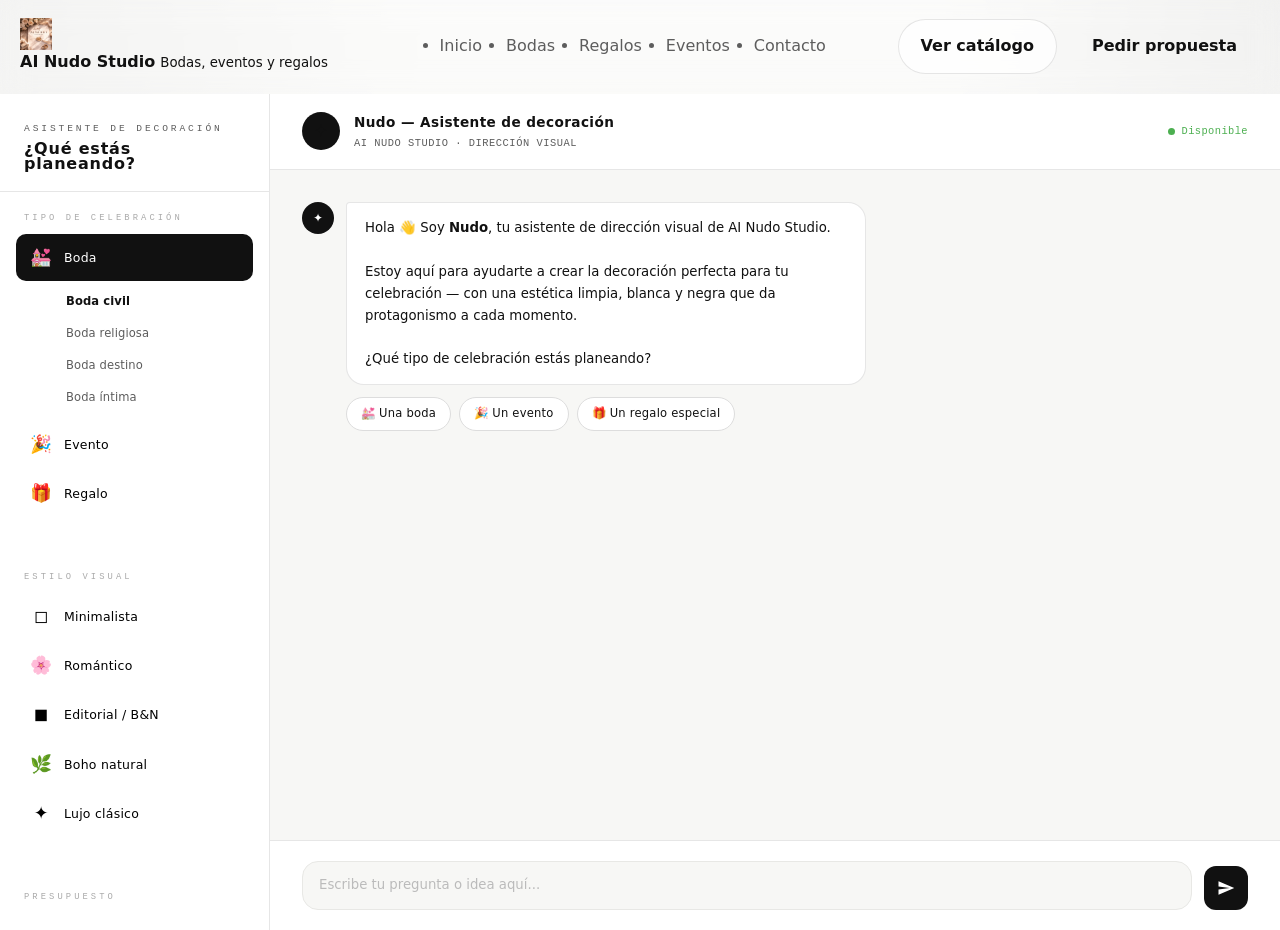
==== asistente.html @ 04996416 "Add AI decoration assistant page (asistente.html)" ====
<!DOCTYPE html>
<html lang="es">
<head>
  <meta charset="UTF-8" />
  <meta name="viewport" content="width=device-width, initial-scale=1.0" />
  <title>Asistente de Decoración · AI Nudo Studio</title>
  <link rel="stylesheet" href="css/styles.css" />
  <style>
    /* ─── LAYOUT ASISTENTE ─── */
    .asistente-wrap {
      display: flex;
      height: calc(100vh - 64px);
      overflow: hidden;
      background: var(--bg);
    }

    /* ─── SIDEBAR ─── */
    .asistente-sidebar {
      width: 270px;
      min-width: 270px;
      background: #fff;
      border-right: 1px solid var(--line);
      display: flex;
      flex-direction: column;
      overflow-y: auto;
    }

    .sidebar-brand {
      padding: 28px 24px 20px;
      border-bottom: 1px solid var(--line);
    }
    .sidebar-brand p {
      font-size: 0.6rem;
      letter-spacing: 0.3em;
      text-transform: uppercase;
      color: var(--muted);
      margin: 0 0 4px;
      font-family: 'Courier New', monospace;
    }
    .sidebar-brand h2 {
      font-size: 1rem;
      font-weight: 600;
      color: var(--text);
      margin: 0;
      letter-spacing: 0.05em;
    }

    .sidebar-section {
      padding: 20px 16px 8px;
    }
    .sidebar-section-label {
      font-size: 0.55rem;
      letter-spacing: 0.35em;
      text-transform: uppercase;
      color: #aaa;
      font-family: 'Courier New', monospace;
      padding: 0 8px;
      margin-bottom: 8px;
    }

    .sidebar-btn {
      display: flex;
      align-items: center;
      gap: 10px;
      width: 100%;
      padding: 10px 12px;
      border: none;
      background: none;
      border-radius: 10px;
      cursor: pointer;
      text-align: left;
      transition: background 0.15s;
      margin-bottom: 2px;
    }
    .sidebar-btn:hover { background: #f5f5f3; }
    .sidebar-btn.active {
      background: #111;
      color: #fff;
    }
    .sidebar-btn .sb-icon {
      font-size: 1.1rem;
      width: 26px;
      text-align: center;
    }
    .sidebar-btn .sb-text {
      font-size: 0.78rem;
      font-weight: 500;
      letter-spacing: 0.02em;
    }
    .sidebar-btn.active .sb-text { color: #fff; }

    /* Sub-opciones que aparecen dentro del sidebar */
    .sidebar-sub {
      display: none;
      flex-direction: column;
      gap: 2px;
      padding: 4px 8px 8px 40px;
    }
    .sidebar-sub.open { display: flex; }
    .sidebar-sub-btn {
      padding: 6px 10px;
      border: none;
      background: none;
      border-radius: 8px;
      text-align: left;
      font-size: 0.72rem;
      color: var(--muted);
      cursor: pointer;
      transition: background 0.12s, color 0.12s;
      letter-spacing: 0.01em;
    }
    .sidebar-sub-btn:hover { background: #f0f0ee; color: #111; }
    .sidebar-sub-btn.active { color: #111; font-weight: 600; }

    .sidebar-divider {
      height: 1px;
      background: var(--line);
      margin: 12px 16px;
    }

    .sidebar-footer {
      margin-top: auto;
      padding: 16px;
      border-top: 1px solid var(--line);
    }
    .sidebar-footer a {
      display: flex;
      align-items: center;
      gap: 8px;
      font-size: 0.7rem;
      color: var(--muted);
      text-decoration: none;
      padding: 8px 12px;
      border-radius: 8px;
      transition: background 0.15s;
    }
    .sidebar-footer a:hover { background: #f5f5f3; color: #111; }

    /* ─── ÁREA PRINCIPAL ─── */
    .asistente-main {
      flex: 1;
      display: flex;
      flex-direction: column;
      overflow: hidden;
    }

    /* Header del chat */
    .chat-topbar {
      padding: 18px 32px;
      border-bottom: 1px solid var(--line);
      background: #fff;
      display: flex;
      align-items: center;
      gap: 14px;
    }
    .chat-agent-avatar {
      width: 38px;
      height: 38px;
      border-radius: 50%;
      background: #111;
      display: flex;
      align-items: center;
      justify-content: center;
      font-size: 1rem;
      flex-shrink: 0;
    }
    .chat-agent-info h3 {
      font-size: 0.85rem;
      font-weight: 600;
      margin: 0 0 2px;
      letter-spacing: 0.03em;
    }
    .chat-agent-info p {
      font-size: 0.65rem;
      color: var(--muted);
      margin: 0;
      letter-spacing: 0.05em;
      text-transform: uppercase;
      font-family: 'Courier New', monospace;
    }
    .chat-status {
      margin-left: auto;
      display: flex;
      align-items: center;
      gap: 6px;
      font-size: 0.65rem;
      color: #4caf50;
      font-family: 'Courier New', monospace;
      letter-spacing: 0.04em;
    }
    .chat-status-dot {
      width: 7px;
      height: 7px;
      border-radius: 50%;
      background: #4caf50;
      animation: pulse-dot 2s infinite;
    }
    @keyframes pulse-dot {
      0%, 100% { opacity: 1; }
      50% { opacity: 0.4; }
    }

    /* Mensajes */
    .chat-messages {
      flex: 1;
      overflow-y: auto;
      padding: 32px;
      display: flex;
      flex-direction: column;
      gap: 24px;
      scroll-behavior: smooth;
    }

    .msg {
      display: flex;
      gap: 12px;
      max-width: 680px;
    }
    .msg.user {
      align-self: flex-end;
      flex-direction: row-reverse;
    }

    .msg-avatar {
      width: 32px;
      height: 32px;
      border-radius: 50%;
      background: #111;
      display: flex;
      align-items: center;
      justify-content: center;
      font-size: 0.75rem;
      flex-shrink: 0;
      color: #fff;
    }
    .msg.user .msg-avatar {
      background: #e8e8e5;
      color: #111;
    }

    .msg-bubble {
      padding: 14px 18px;
      border-radius: 18px;
      font-size: 0.83rem;
      line-height: 1.65;
      max-width: 520px;
    }
    .msg.agent .msg-bubble {
      background: #fff;
      border: 1px solid var(--line);
      border-top-left-radius: 4px;
      color: #111;
    }
    .msg.user .msg-bubble {
      background: #111;
      color: #fff;
      border-top-right-radius: 4px;
    }

    /* Opciones rápidas dentro del chat */
    .msg-options {
      display: flex;
      flex-wrap: wrap;
      gap: 8px;
      margin-top: 12px;
    }
    .msg-opt-btn {
      padding: 7px 14px;
      border: 1.5px solid #ddd;
      background: #fff;
      border-radius: 100px;
      font-size: 0.72rem;
      cursor: pointer;
      transition: all 0.15s;
      letter-spacing: 0.02em;
      color: #111;
    }
    .msg-opt-btn:hover {
      border-color: #111;
      background: #111;
      color: #fff;
    }

    /* Tarjetas de inspiración */
    .inspo-grid {
      display: grid;
      grid-template-columns: repeat(3, 1fr);
      gap: 10px;
      margin-top: 14px;
    }
    .inspo-card {
      border-radius: 12px;
      overflow: hidden;
      border: 1px solid var(--line);
      cursor: pointer;
      transition: transform 0.15s, box-shadow 0.15s;
    }
    .inspo-card:hover {
      transform: translateY(-2px);
      box-shadow: 0 8px 20px rgba(0,0,0,0.1);
    }
    .inspo-card img {
      width: 100%;
      height: 90px;
      object-fit: cover;
      display: block;
    }
    .inspo-card-label {
      padding: 7px 10px;
      font-size: 0.65rem;
      font-weight: 600;
      letter-spacing: 0.05em;
      text-transform: uppercase;
      font-family: 'Courier New', monospace;
      color: #111;
      background: #fff;
    }

    /* Typing indicator */
    .typing-indicator {
      display: flex;
      gap: 12px;
      max-width: 680px;
    }
    .typing-dots {
      padding: 14px 20px;
      background: #fff;
      border: 1px solid var(--line);
      border-radius: 18px;
      border-top-left-radius: 4px;
      display: flex;
      gap: 5px;
      align-items: center;
    }
    .typing-dot {
      width: 7px;
      height: 7px;
      background: #bbb;
      border-radius: 50%;
      animation: typing 1.2s infinite;
    }
    .typing-dot:nth-child(2) { animation-delay: 0.2s; }
    .typing-dot:nth-child(3) { animation-delay: 0.4s; }
    @keyframes typing {
      0%, 60%, 100% { transform: translateY(0); opacity: 0.4; }
      30% { transform: translateY(-5px); opacity: 1; }
    }

    /* Input área */
    .chat-input-area {
      padding: 20px 32px;
      border-top: 1px solid var(--line);
      background: #fff;
      display: flex;
      gap: 12px;
      align-items: flex-end;
    }
    .chat-input-wrap {
      flex: 1;
      background: #f7f7f5;
      border: 1.5px solid #e8e8e5;
      border-radius: 16px;
      display: flex;
      align-items: center;
      padding: 4px 16px;
      transition: border-color 0.2s;
    }
    .chat-input-wrap:focus-within {
      border-color: #111;
    }
    .chat-input {
      flex: 1;
      border: none;
      background: none;
      padding: 10px 0;
      font-size: 0.83rem;
      color: #111;
      outline: none;
      resize: none;
      font-family: inherit;
      line-height: 1.4;
      max-height: 120px;
    }
    .chat-input::placeholder { color: #bbb; }
    .chat-send-btn {
      width: 44px;
      height: 44px;
      border-radius: 12px;
      background: #111;
      border: none;
      cursor: pointer;
      display: flex;
      align-items: center;
      justify-content: center;
      transition: background 0.15s, transform 0.1s;
      flex-shrink: 0;
    }
    .chat-send-btn:hover { background: #333; }
    .chat-send-btn:active { transform: scale(0.95); }
    .chat-send-btn svg { width: 18px; height: 18px; fill: #fff; }

    /* ─── RESPONSIVE ─── */
    @media (max-width: 768px) {
      .asistente-sidebar { display: none; }
      .chat-messages { padding: 20px; }
      .chat-input-area { padding: 14px 20px; }
      .inspo-grid { grid-template-columns: repeat(2, 1fr); }
    }
  </style>
</head>
<body>

  <!-- TOPBAR -->
  <header>
    <div class="topbar">
      <nav class="nav container">
        <a class="nav-logo" href="index.html">
          <img src="img/ai-nudo-logo.png" alt="AI Nudo Studio" width="32" height="32" />
          <span class="nav-logo-text">
            <strong>AI Nudo Studio</strong>
            <small>Bodas, eventos y regalos</small>
          </span>
        </a>
        <ul class="nav-links">
          <li><a href="index.html">Inicio</a></li>
          <li><a href="bodas.html">Bodas</a></li>
          <li><a href="regalos.html">Regalos</a></li>
          <li><a href="eventos.html">Eventos</a></li>
          <li><a href="contacto.html">Contacto</a></li>
        </ul>
        <div class="nav-actions">
          <a class="btn btn-ghost" href="regalos.html">Ver catálogo</a>
          <a class="btn btn-dark" href="contacto.html">Pedir propuesta</a>
        </div>
      </nav>
    </div>
  </header>

  <div class="asistente-wrap">

    <!-- ═══ SIDEBAR ═══ -->
    <aside class="asistente-sidebar">

      <div class="sidebar-brand">
        <p>Asistente de decoración</p>
        <h2>¿Qué estás planeando?</h2>
      </div>

      <div class="sidebar-section">
        <div class="sidebar-section-label">Tipo de celebración</div>

        <button class="sidebar-btn active" data-cat="boda" onclick="selectCategory(this, 'boda')">
          <span class="sb-icon">💒</span>
          <span class="sb-text">Boda</span>
        </button>
        <div class="sidebar-sub open" id="sub-boda">
          <button class="sidebar-sub-btn active" onclick="selectSubcat(this, 'boda-civil')">Boda civil</button>
          <button class="sidebar-sub-btn" onclick="selectSubcat(this, 'boda-religiosa')">Boda religiosa</button>
          <button class="sidebar-sub-btn" onclick="selectSubcat(this, 'boda-destino')">Boda destino</button>
          <button class="sidebar-sub-btn" onclick="selectSubcat(this, 'boda-intima')">Boda íntima</button>
        </div>

        <button class="sidebar-btn" data-cat="evento" onclick="selectCategory(this, 'evento')">
          <span class="sb-icon">🎉</span>
          <span class="sb-text">Evento</span>
        </button>
        <div class="sidebar-sub" id="sub-evento">
          <button class="sidebar-sub-btn" onclick="selectSubcat(this, 'cumpleanos')">Cumpleaños</button>
          <button class="sidebar-sub-btn" onclick="selectSubcat(this, 'corporativo')">Corporativo</button>
          <button class="sidebar-sub-btn" onclick="selectSubcat(this, 'aniversario')">Aniversario</button>
          <button class="sidebar-sub-btn" onclick="selectSubcat(this, 'bautizo')">Bautizo / Comunión</button>
        </div>

        <button class="sidebar-btn" data-cat="regalo" onclick="selectCategory(this, 'regalo')">
          <span class="sb-icon">🎁</span>
          <span class="sb-text">Regalo</span>
        </button>
        <div class="sidebar-sub" id="sub-regalo">
          <button class="sidebar-sub-btn" onclick="selectSubcat(this, 'regalo-flores')">Ramo de flores</button>
          <button class="sidebar-sub-btn" onclick="selectSubcat(this, 'regalo-caja')">Caja regalo</button>
          <button class="sidebar-sub-btn" onclick="selectSubcat(this, 'regalo-personal')">Personalizado</button>
        </div>
      </div>

      <div class="sidebar-divider"></div>

      <div class="sidebar-section">
        <div class="sidebar-section-label">Estilo visual</div>
        <button class="sidebar-btn" onclick="sendStyle('Minimalista')">
          <span class="sb-icon">◻</span>
          <span class="sb-text">Minimalista</span>
        </button>
        <button class="sidebar-btn" onclick="sendStyle('Romántico')">
          <span class="sb-icon">🌸</span>
          <span class="sb-text">Romántico</span>
        </button>
        <button class="sidebar-btn" onclick="sendStyle('Editorial')">
          <span class="sb-icon">◼</span>
          <span class="sb-text">Editorial / B&amp;N</span>
        </button>
        <button class="sidebar-btn" onclick="sendStyle('Boho')">
          <span class="sb-icon">🌿</span>
          <span class="sb-text">Boho natural</span>
        </button>
        <button class="sidebar-btn" onclick="sendStyle('Lujo clásico')">
          <span class="sb-icon">✦</span>
          <span class="sb-text">Lujo clásico</span>
        </button>
      </div>

      <div class="sidebar-divider"></div>

      <div class="sidebar-section">
        <div class="sidebar-section-label">Presupuesto</div>
        <button class="sidebar-btn" onclick="sendBudget('hasta 500€')">
          <span class="sb-icon">·</span>
          <span class="sb-text">Hasta 500 €</span>
        </button>
        <button class="sidebar-btn" onclick="sendBudget('500–1500€')">
          <span class="sb-icon">··</span>
          <span class="sb-text">500 – 1.500 €</span>
        </button>
        <button class="sidebar-btn" onclick="sendBudget('más de 1500€')">
          <span class="sb-icon">···</span>
          <span class="sb-text">Más de 1.500 €</span>
        </button>
      </div>

      <div class="sidebar-footer">
        <a href="contacto.html">
          <svg width="16" height="16" viewBox="0 0 24 24" fill="none" stroke="currentColor" stroke-width="2"><path d="M21 15a2 2 0 0 1-2 2H7l-4 4V5a2 2 0 0 1 2-2h14a2 2 0 0 1 2 2z"/></svg>
          Hablar con el equipo
        </a>
        <a href="index.html">
          <svg width="16" height="16" viewBox="0 0 24 24" fill="none" stroke="currentColor" stroke-width="2"><path d="M19 12H5M12 5l-7 7 7 7"/></svg>
          Volver a la web
        </a>
      </div>

    </aside>

    <!-- ═══ CHAT ═══ -->
    <main class="asistente-main">

      <div class="chat-topbar">
        <div class="chat-agent-avatar">✦</div>
        <div class="chat-agent-info">
          <h3>Nudo — Asistente de decoración</h3>
          <p>AI Nudo Studio · Dirección visual</p>
        </div>
        <div class="chat-status">
          <div class="chat-status-dot"></div>
          Disponible
        </div>
      </div>

      <div class="chat-messages" id="chatMessages">
        <!-- Mensaje inicial del agente -->
        <div class="msg agent" id="msg-welcome">
          <div class="msg-avatar">✦</div>
          <div>
            <div class="msg-bubble">
              Hola 👋 Soy <strong>Nudo</strong>, tu asistente de dirección visual de AI Nudo Studio.<br><br>
              Estoy aquí para ayudarte a crear la decoración perfecta para tu celebración — con una estética limpia, blanca y negra que da protagonismo a cada momento.<br><br>
              ¿Qué tipo de celebración estás planeando?
            </div>
            <div class="msg-options">
              <button class="msg-opt-btn" onclick="quickReply('Estoy planeando una boda')">💒 Una boda</button>
              <button class="msg-opt-btn" onclick="quickReply('Quiero organizar un evento')">🎉 Un evento</button>
              <button class="msg-opt-btn" onclick="quickReply('Busco ideas para un regalo')">🎁 Un regalo especial</button>
            </div>
          </div>
        </div>
      </div>

      <div class="chat-input-area">
        <div class="chat-input-wrap">
          <textarea
            class="chat-input"
            id="chatInput"
            placeholder="Escribe tu pregunta o idea aquí..."
            rows="1"
            onkeydown="handleKey(event)"
            oninput="autoResize(this)"
          ></textarea>
        </div>
        <button class="chat-send-btn" onclick="sendMessage()" aria-label="Enviar">
          <svg viewBox="0 0 24 24"><path d="M2 21l21-9L2 3v7l15 2-15 2z"/></svg>
        </button>
      </div>

    </main>
  </div>

  <script src="js/script.js"></script>
  <script>
  // ═══════════════════════════════════════════════════════
  //  LÓGICA DEL AGENTE DE MENTORÍA
  // ═══════════════════════════════════════════════════════

  let conversationState = {
    category: 'boda',
    subcat: 'boda-civil',
    style: null,
    budget: null,
    step: 'welcome'
  };

  // ── Respuestas inteligentes del agente ──
  const agentResponses = {

    boda: {
      intro: `¡Una boda! Me encanta. 💒<br><br>
        En AI Nudo Studio especializamos cada boda desde una estética blanco y negro que convierte cualquier espacio en algo que parece sacado de una revista editorial.<br><br>
        ¿Qué tipo de boda tienes en mente?`,
      opts: ['Íntima y minimalista', 'Grande y romántica', 'Destino / al aire libre', 'Sin definir todavía']
    },

    'boda-civil': `Las bodas civiles son perfectas para trabajar con espacios neutros y arquitectura limpia. Podemos crear una decoración que haga hablar al espacio sin recargarlo — flores en blanco, estructuras minimalistas y una dirección de luz muy cuidada.<br><br>¿Ya tienes el espacio elegido?`,
    'boda-religiosa': `Para bodas religiosas trabajamos mucho con arcos florales en blanco y verde, alfombras y pasillos que crean una entrada memorable. El contraste con el espacio de la iglesia da resultados muy impactantes.<br><br>¿La boda es en interior o exterior?`,
    'boda-destino': `Las bodas destino son nuestras favoritas — la luz natural y el entorno hacen la mitad del trabajo. Nos centramos en detalles que viajan bien y se montan rápido sin perder calidad visual.<br><br>¿Tienes ya el destino en mente?`,
    'boda-intima': `Las bodas íntimas permiten cuidar cada detalle al máximo. Con menos mesas, se puede invertir más en calidad de cada elemento — flores de temporada, vajilla seleccionada, luz de velas. El resultado es muy fotografiable.<br><br>¿Cuántos invitados aproximadamente?`,

    evento: {
      intro: `¡Perfecto para un evento! 🎉<br><br>
        Trabajamos eventos de todo tipo con la misma filosofía: cada elemento debe tener un porqué visual. Nada sobra, nada falta.<br><br>
        ¿Qué tipo de evento estás organizando?`,
      opts: ['Cumpleaños / fiesta privada', 'Evento corporativo', 'Aniversario', 'Bautizo o comunión']
    },

    cumpleanos: `Los cumpleaños privados son una oportunidad de crear algo muy personal y sorprendente. Podemos diseñar desde una mesa de dulces temática hasta una ambientación completa del espacio.<br><br>¿Cuántas personas vendrán aproximadamente?`,
    corporativo: `Para eventos corporativos cuidamos mucho la coherencia de marca — que la decoración hable el mismo idioma visual que la empresa. Mesas limpias, señalética elegante, flores en blanco o con el color corporativo.<br><br>¿Tienes guía de marca o colores definidos?`,
    aniversario: `Los aniversarios merecen algo especial. Podemos crear una experiencia íntima o una celebración más grande, siempre con una estética cuidada que haga el momento aún más memorable.<br><br>¿Es una sorpresa o lo planificáis juntos?`,
    bautizo: `Bautizos y comuniones son celebraciones muy especiales. Trabajamos paletas en blanco, crema y dorado suave que funcionan muy bien en estos eventos.<br><br>¿Lo celebráis en casa o en un local?`,

    regalo: {
      intro: `¡Qué bonita iniciativa! 🎁<br><br>
        Nuestros regalos combinan dirección visual y cariño en cada detalle. Desde ramos de flores hasta cajas personalizadas con productos seleccionados.<br><br>
        ¿Para qué tipo de regalo buscas ideas?`,
      opts: ['Ramo de flores', 'Caja regalo personalizada', 'Algo completamente diferente']
    },

    'regalo-flores': `Los ramos de flores son uno de nuestros fuertes. Trabajamos con flores de temporada, siempre con una estética limpia — mucho blanco, verde oscuro y estructura que hace que el ramo parezca un objeto de diseño.<br><br>¿Tienes alguna flor favorita o nos das libertad creativa?`,
    'regalo-caja': `Las cajas regalo son perfectas para momentos especiales. Diseñamos el contenido y la presentación como si fuera una caja de lujo: papel tissue, cinta de seda, tarjeta escrita a mano y productos seleccionados.<br><br>¿Para qué ocasión es?`,
    'regalo-personal': `Me gusta la originalidad 👌 Cuéntame más — ¿para quién es el regalo y qué le gusta? Con esa información puedo ayudarte a crear algo completamente único.`,

    styles: {
      'Minimalista': `El estilo minimalista es nuestra esencia ◻<br><br>
        Menos es más: pocas flores pero muy bien elegidas, espacios que respiran, mesas con espacio blanco. El resultado es elegante sin esfuerzo aparente.<br><br>
        Para este estilo solemos recomendar: flores blancas de una sola variedad, ramas secas, velas y cristalería simple.`,
      'Romántico': `El romanticismo bien ejecutado es precioso 🌸<br><br>
        Trabajamos con flores en tonos crema, blanco roto y muy suavemente rosados. Siempre con estructura — nunca caótico. Cada detalle tiene su lugar.<br><br>
        ¿Quieres que sea más jardín inglés o más provenzal?`,
      'Editorial': `El estilo editorial es nuestro favorito ◼<br><br>
        Blanco y negro puro, referencias de revista, composiciones geométricas. Funciona genial para bodas que quieren algo que nadie ha visto antes.<br><br>
        Las fotos quedan increíbles con este estilo — el contraste hace todo el trabajo.`,
      'Boho': `El boho natural bien hecho es muy hermoso 🌿<br><br>
        Pampa, eucalipto, flores silvestres, materiales naturales. Siempre lo interpretamos con nuestra visión: nada recargado, todo con intención.<br><br>
        ¿El evento es en interior o exterior? El exterior potencia mucho este estilo.`,
      'Lujo clásico': `El lujo clásico requiere atención a cada detalle ✦<br><br>
        Flores en blanco y verde oscuro, cristalería de alta gama, manteles de lino prensado, menaje de plata o dorado mate. El resultado tiene que verse "de revista" desde cualquier ángulo.<br><br>
        ¿Tienes ya el espacio elegido? La arquitectura importa mucho en este estilo.`
    },

    budgets: {
      'hasta 500€': `Con un presupuesto de hasta 500€ podemos crear algo muy bonito enfocándonos en los elementos clave: flores de temporada, una pieza central protagonista y los detalles justos.<br><br>Te recomendaría centrarte en: un arreglo floral de impacto para la mesa principal + velas + papelería personalizada.`,
      '500–1500€': `Con 500–1500€ se puede hacer una decoración completa y muy elegante. Podemos trabajar la ambientación de toda la sala manteniendo la coherencia visual en cada rincón.<br><br>Te propondría: arreglos florales completos + señalética + ambientación de entrada + mesa de dulces o bienvenida.`,
      'más de 1500€': `Con más de 1500€ trabajamos sin restricciones creativas ✦<br><br>Podemos diseñar una experiencia completa: desde la bienvenida hasta la mesa de postres, con flores premium, atrezzo, iluminación y dirección de arte el día del evento.<br><br>¿Quieres que te prepare una propuesta detallada?`
    },

    fallback: [
      `Interesante 👌 Cuéntame más — ¿tienes alguna referencia visual o imagen que te inspire?`,
      `Me apunto esa idea. ¿Tienes ya fecha aproximada para el evento?`,
      `Perfecto. ¿Hay algún detalle que sea especialmente importante para ti? A veces un elemento clave define toda la estética.`,
      `Entendido. ¿Habéis visitado ya el espacio donde será? La arquitectura nos influye mucho a la hora de diseñar.`,
      `Muy buena pregunta. En AI Nudo Studio partimos siempre de una referencia visual — ¿tenéis tablero de Pinterest o algo que os haya gustado?`
    ]
  };

  let fallbackIndex = 0;

  // ── Funciones del sidebar ──
  function selectCategory(btn, cat) {
    document.querySelectorAll('.sidebar-btn[data-cat]').forEach(b => b.classList.remove('active'));
    document.querySelectorAll('.sidebar-sub').forEach(s => s.classList.remove('open'));
    btn.classList.add('active');
    document.getElementById('sub-' + cat).classList.add('open');
    conversationState.category = cat;

    const resp = agentResponses[cat];
    if (resp && resp.intro) {
      quickReply(cat === 'boda' ? 'Estoy planeando una boda' :
                 cat === 'evento' ? 'Quiero organizar un evento' :
                 'Busco ideas para un regalo', false);
    }
  }

  function selectSubcat(btn, subcat) {
    document.querySelectorAll('.sidebar-sub-btn').forEach(b => b.classList.remove('active'));
    btn.classList.add('active');
    conversationState.subcat = subcat;
    const resp = agentResponses[subcat];
    if (resp) addAgentMessage(resp);
  }

  function sendStyle(style) {
    conversationState.style = style;
    addUserMessage(`Estilo: ${style}`);
    const resp = agentResponses.styles[style];
    if (resp) setTimeout(() => addAgentMessage(resp), 700);
  }

  function sendBudget(budget) {
    conversationState.budget = budget;
    addUserMessage(`Presupuesto: ${budget}`);
    const resp = agentResponses.budgets[budget];
    if (resp) setTimeout(() => addAgentMessage(resp +
      `<br><br>¿Quieres que preparemos una propuesta personalizada? Puedes escribirnos directamente desde <a href="contacto.html" style="color:#111;font-weight:600">aquí</a>.`
    ), 700);
  }

  // ── Enviar mensaje del usuario ──
  function sendMessage() {
    const input = document.getElementById('chatInput');
    const text = input.value.trim();
    if (!text) return;
    input.value = '';
    input.style.height = 'auto';
    quickReply(text, true);
  }

  function quickReply(text, showUser = true) {
    if (showUser) addUserMessage(text);

    // Analizar texto y dar respuesta contextual
    const lower = text.toLowerCase();
    let response = null;

    if (lower.includes('boda')) {
      const r = agentResponses.boda;
      response = buildAgentMsg(r.intro, r.opts);
    } else if (lower.includes('evento') || lower.includes('fiesta') || lower.includes('celebrac')) {
      const r = agentResponses.evento;
      response = buildAgentMsg(r.intro, r.opts);
    } else if (lower.includes('regalo') || lower.includes('detalle')) {
      const r = agentResponses.regalo;
      response = buildAgentMsg(r.intro, r.opts);
    } else if (lower.includes('civil')) {
      response = agentResponses['boda-civil'];
    } else if (lower.includes('religiosa')) {
      response = agentResponses['boda-religiosa'];
    } else if (lower.includes('íntima') || lower.includes('intima')) {
      response = agentResponses['boda-intima'];
    } else if (lower.includes('destino') || lower.includes('aire libre')) {
      response = agentResponses['boda-destino'];
    } else if (lower.includes('cumple') || lower.includes('fiesta')) {
      response = agentResponses.cumpleanos;
    } else if (lower.includes('corporat')) {
      response = agentResponses.corporativo;
    } else if (lower.includes('aniversar')) {
      response = agentResponses.aniversario;
    } else if (lower.includes('minimalista')) {
      response = agentResponses.styles['Minimalista'];
    } else if (lower.includes('romántico') || lower.includes('romantico')) {
      response = agentResponses.styles['Romántico'];
    } else if (lower.includes('editorial') || lower.includes('blanco y negro')) {
      response = agentResponses.styles['Editorial'];
    } else if (lower.includes('boho') || lower.includes('natural')) {
      response = agentResponses.styles['Boho'];
    } else if (lower.includes('lujo') || lower.includes('clasico') || lower.includes('clásico')) {
      response = agentResponses.styles['Lujo clásico'];
    } else if (lower.includes('presupuesto') || lower.includes('precio') || lower.includes('cuánto') || lower.includes('cuanto')) {
      response = `Trabajamos con diferentes rangos de presupuesto. Puedes seleccionar el tuyo en la columna izquierda, o si prefieres, cuéntame más sobre tu evento y te doy una orientación más precisa.<br><br>En general, para una boda completa trabajamos desde 800€ hasta proyectos de más de 3.000€ dependiendo del alcance.`;
    } else if (lower.includes('flores') || lower.includes('floral')) {
      response = `Las flores son el corazón de nuestras decoraciones 🌸<br><br>Trabajamos siempre con flores de temporada — es lo que garantiza frescura, calidad y una estética natural. Nuestras paletas favoritas son: todo blanco, blanco con verde oscuro, o crema con pampa.<br><br>¿Tienes preferencia por flores específicas?`;
    } else if (lower.includes('contact') || lower.includes('propuesta') || lower.includes('presupuest')) {
      response = `Perfecto 👌 Para prepararte una propuesta personalizada, lo mejor es que nos escribas directamente.<br><br>Puedes hacerlo desde nuestra <a href="contacto.html" style="color:#111;font-weight:600">página de contacto</a> — normalmente respondemos en menos de 24h.`;
    } else {
      response = agentResponses.fallback[fallbackIndex % agentResponses.fallback.length];
      fallbackIndex++;
    }

    if (response) {
      showTyping();
      const delay = 600 + Math.min(text.length * 8, 800);
      setTimeout(() => {
        removeTyping();
        addAgentMessage(typeof response === 'string' ? response : response.html, response.opts);
      }, delay);
    }
  }

  function buildAgentMsg(html, opts) {
    return { html, opts };
  }

  // ── Añadir mensajes al DOM ──
  function addUserMessage(text) {
    const div = document.createElement('div');
    div.className = 'msg user';
    div.innerHTML = `
      <div class="msg-avatar">tú</div>
      <div class="msg-bubble">${text}</div>
    `;
    document.getElementById('chatMessages').appendChild(div);
    scrollToBottom();
  }

  function addAgentMessage(html, opts) {
    const div = document.createElement('div');
    div.className = 'msg agent';
    let optsHtml = '';
    if (opts && opts.length) {
      optsHtml = `<div class="msg-options">${opts.map(o =>
        `<button class="msg-opt-btn" onclick="quickReply('${o}')">${o}</button>`
      ).join('')}</div>`;
    }
    div.innerHTML = `
      <div class="msg-avatar">✦</div>
      <div>
        <div class="msg-bubble">${html}</div>
        ${optsHtml}
      </div>
    `;
    document.getElementById('chatMessages').appendChild(div);
    scrollToBottom();
  }

  function showTyping() {
    const div = document.createElement('div');
    div.className = 'typing-indicator';
    div.id = 'typingIndicator';
    div.innerHTML = `
      <div class="msg-avatar">✦</div>
      <div class="typing-dots">
        <div class="typing-dot"></div>
        <div class="typing-dot"></div>
        <div class="typing-dot"></div>
      </div>
    `;
    document.getElementById('chatMessages').appendChild(div);
    scrollToBottom();
  }

  function removeTyping() {
    const t = document.getElementById('typingIndicator');
    if (t) t.remove();
  }

  function scrollToBottom() {
    const msgs = document.getElementById('chatMessages');
    msgs.scrollTop = msgs.scrollHeight;
  }

  // ── Input ──
  function handleKey(e) {
    if (e.key === 'Enter' && !e.shiftKey) {
      e.preventDefault();
      sendMessage();
    }
  }

  function autoResize(el) {
    el.style.height = 'auto';
    el.style.height = Math.min(el.scrollHeight, 120) + 'px';
  }
  </script>
</body>
</html>
---- css/styles.css ----
:root {
  --bg: #f7f7f5;
  --bg-soft: #fbfbf9;
  --surface: rgba(255,255,255,0.82);
  --surface-strong: rgba(255,255,255,0.94);
  --text: #111111;
  --muted: #5d5d5d;
  --line: rgba(17,17,17,0.10);
  --primary: #111111;
  --primary-2: #2a2a2a;
  --secondary: #ffffff;
  --shadow: 0 18px 45px rgba(0,0,0,0.08);
  --radius-xl: 34px;
  --radius-lg: 24px;
  --radius-md: 18px;
  --container: 1480px;
}

* { box-sizing: border-box; }
html { scroll-behavior: smooth; }
body {
  margin: 0;
  font-family: Inter, ui-sans-serif, system-ui, -apple-system, BlinkMacSystemFont, "Segoe UI", sans-serif;
  color: var(--text);
  line-height: 1.55;
  background:
    radial-gradient(circle at top left, rgba(0, 0, 0, 0.03), transparent 26%),
    radial-gradient(circle at top right, rgba(0, 0, 0, 0.04), transparent 22%),
    linear-gradient(180deg, #fbfbfa 0%, #f3f3f1 100%);
  overflow-x: hidden;
}

a { text-decoration: none; color: inherit; }
img, video { max-width: 100%; display: block; }
button, input, textarea { font: inherit; }

.container {
  width: min(var(--container), calc(100% - 40px));
  margin: 0 auto;
}

.topbar {
  position: sticky;
  top: 0;
  z-index: 60;
  backdrop-filter: blur(14px);
  background: rgba(255,255,255,0.02);
  border-bottom: 1px solid transparent;
  transition: background 0.3s ease, border-color 0.3s ease, box-shadow 0.3s ease;
}

.topbar.scrolled {
  background: rgba(255,255,255,0.72);
  border-bottom: 1px solid var(--line);
  box-shadow: 0 10px 28px rgba(0,0,0,0.04);
}

.nav {
  display: flex;
  justify-content: space-between;
  align-items: center;
  gap: 20px;
  padding: 18px 0;
}

.brand {
  display: flex;
  align-items: center;
  gap: 14px;
  font-weight: 800;
  letter-spacing: -0.03em;
  font-size: 1.06rem;
}

.brand-mark {
  width: 48px;
  height: 48px;
  border-radius: 16px;
  background: #fff;
  border: 1px solid rgba(17,17,17,0.08);
  box-shadow: var(--shadow);
  overflow: hidden;
  flex-shrink: 0;
}

.brand-mark img {
  width: 100%;
  height: 100%;
  object-fit: cover;
}

.brand small {
  display: block;
  font-weight: 600;
  color: var(--muted);
  font-size: 0.78rem;
}

.nav-links {
  display: flex;
  gap: 24px;
  color: var(--muted);
  font-weight: 500;
}

.nav-links a:hover,
.nav-links a.active { color: var(--text); }

.nav-actions {
  display: flex;
  gap: 12px;
  align-items: center;
}

.btn {
  display: inline-flex;
  align-items: center;
  justify-content: center;
  gap: 10px;
  border-radius: 999px;
  padding: 14px 22px;
  font-weight: 700;
  border: 1px solid transparent;
  transition: 0.2s ease;
  cursor: pointer;
  white-space: nowrap;
}

.btn:hover { transform: translateY(-2px) scale(1.01); }

.btn-primary {
  background: linear-gradient(135deg, #111111, #2e2e2e);
  color: white;
  box-shadow: 0 18px 35px rgba(0, 0, 0, 0.15);
}

.btn-ghost {
  background: rgba(255,255,255,0.72);
  border-color: var(--line);
  color: var(--text);
}

.hero-simple {
  text-align: left;
  padding: 56px 0 24px;
}

.eyebrow {
  display: inline-flex;
  align-items: center;
  gap: 10px;
  padding: 10px 16px;
  border-radius: 999px;
  background: rgba(255,255,255,0.80);
  border: 1px solid var(--line);
  color: var(--text);
  font-weight: 700;
  font-size: 0.92rem;
  margin-bottom: 20px;
  box-shadow: var(--shadow);
}

h1 {
  margin: 0 0 18px;
  font-size: clamp(2.8rem, 7vw, 5.8rem);
  line-height: 0.92;
  letter-spacing: -0.07em;
  max-width: 12ch;
}

h2 {
  margin: 0 0 14px;
  font-size: clamp(2rem, 4vw, 3.8rem);
  line-height: 0.96;
  letter-spacing: -0.06em;
}

h3 { letter-spacing: -0.03em; }

.hero-copy p,
.section-copy p,
.card p,
.split-copy p,
.cta p,
.footer-row,
.contact-note,
.service-card p { color: var(--muted); }

.hero-copy p {
  margin: 0 0 30px;
  max-width: 620px;
  font-size: 1.08rem;
}

.hero-cta {
  display: flex;
  flex-wrap: wrap;
  gap: 14px;
  margin-bottom: 28px;
}

.section { padding: 42px 0; }
.grid-3, .grid-4, .contact-grid { display: grid; gap: 16px; }
.grid-3 { grid-template-columns: repeat(3, 1fr); }
.grid-4 { grid-template-columns: repeat(4, 1fr); }
.contact-grid { grid-template-columns: 1.02fr 0.98fr; align-items: start; }
.split {
  display: grid;
  grid-template-columns: 1fr 1fr;
  gap: 24px;
  align-items: center;
}

.stat, .card, .service-card, .gallery-card, .contact-card, .social-link {
  background: var(--surface-strong);
  border: 1px solid var(--line);
  border-radius: 24px;
  box-shadow: var(--shadow);
}

.stat, .card, .service-card, .contact-card { padding: 22px; }

.service-card {
  min-height: 250px;
  position: relative;
  overflow: hidden;
}

.service-card img,
.service-card video,
.service-video {
  width: 100%;
  height: 230px;
  object-fit: cover;
  border-radius: 18px;
  margin-bottom: 16px;
}

.gallery-card {
  min-height: 420px;
  overflow: hidden;
  position: relative;
}

.gallery-card img,
.gallery-card video {
  width: 100%;
  height: 100%;
  object-fit: cover;
}

.overlay {
  position: absolute;
  left: 18px;
  right: 18px;
  bottom: 18px;
  padding: 18px;
  border-radius: 22px;
  background: rgba(255,255,255,0.88);
  border: 1px solid rgba(255,255,255,0.48);
  backdrop-filter: blur(10px);
}

.video-box {
  position: relative;
  overflow: hidden;
  border-radius: var(--radius-xl);
  box-shadow: var(--shadow);
  min-height: 520px;
  border: 1px solid var(--line);
}

.video-box video { width: 100%; height: 100%; min-height: 520px; object-fit: cover; }
.video-text {
  position: absolute;
  left: 24px;
  right: 24px;
  bottom: 24px;
  max-width: 520px;
  padding: 22px;
  background: rgba(255,255,255,0.88);
  border-radius: 24px;
  border: 1px solid rgba(255,255,255,0.48);
}

.social-stack { display: grid; gap: 14px; }
.social-link {
  display: flex;
  align-items: center;
  gap: 16px;
  padding: 16px 18px;
  transition: 0.2s ease;
}
.social-link:hover { transform: translateY(-3px); }
.social-icon {
  width: 50px;
  height: 50px;
  border-radius: 16px;
  display: grid;
  place-items: center;
  background: #111111;
  color: #ffffff;
  flex-shrink: 0;
}
.social-icon svg { width: 22px; height: 22px; }

.input, .textarea {
  width: 100%;
  border: 1px solid var(--line);
  border-radius: 18px;
  background: #fff;
  color: var(--text);
  padding: 14px 16px;
  outline: none;
}
.textarea { min-height: 140px; resize: vertical; }
.field-label { display: grid; gap: 8px; font-weight: 600; }
.contact-card form { display: grid; gap: 14px; }

.cta { text-align: center; padding: 88px 0; }
.footer-row {
  display: flex;
  justify-content: space-between;
  gap: 18px;
  flex-wrap: wrap;
  padding: 26px 0 36px;
  border-top: 1px solid var(--line);
}

.reveal { opacity: 0; transform: translateY(28px) scale(0.985); transition: opacity 0.75s ease, transform 0.85s cubic-bezier(.22,1,.36,1); }
.reveal.in-view { opacity: 1; transform: translateY(0) scale(1); }
.reveal-stagger > * { opacity: 0; transform: translateY(24px); transition: opacity 0.65s ease, transform 0.8s cubic-bezier(.22,1,.36,1); }
.reveal-stagger.in-view > * { opacity: 1; transform: none; }
.reveal-stagger.in-view > *:nth-child(1) { transition-delay: .03s; }
.reveal-stagger.in-view > *:nth-child(2) { transition-delay: .1s; }
.reveal-stagger.in-view > *:nth-child(3) { transition-delay: .17s; }
.reveal-stagger.in-view > *:nth-child(4) { transition-delay: .24s; }

@media (max-width: 1080px) {
  .nav { flex-wrap: wrap; justify-content: center; }
  .nav-links { order: 3; flex-wrap: wrap; justify-content: center; }
  .grid-4, .grid-3, .split, .contact-grid { grid-template-columns: 1fr 1fr; }
  .page-hero-shell { grid-template-columns: 1fr 1fr; gap: 28px; }
  .mini-grid { grid-template-columns: 1fr 1fr 1fr; }
}

@media (max-width: 760px) {
  .container { width: min(var(--container), calc(100% - 24px)); }
  .nav-actions { width: 100%; justify-content: center; }
  .grid-4, .grid-3, .split, .contact-grid { grid-template-columns: 1fr; }
  .gallery-card, .video-box, .video-box video { min-height: 320px; }
  .video-box video { min-height: 320px; }
  .service-card img, .service-card video, .service-video { height: 220px; }
  .page-hero-shell { grid-template-columns: 1fr; }
  .page-hero-visual { order: -1; aspect-ratio: 3/2; }
  .mini-grid { grid-template-columns: 1fr; }
  .nav-toggle { display: flex; }
  .nav-links {
    display: none;
    flex-direction: column;
    width: 100%;
    align-items: center;
    gap: 14px;
    padding: 18px 0 10px;
    border-top: 1px solid var(--line);
    margin-top: 8px;
    order: 3;
  }
  .nav-links.open { display: flex; }
  .front-copy-box { padding: 20px 22px 24px; margin: 0 12px; }
  .front-copy-box h1 { font-size: clamp(1.4rem, 5vw, 2rem); }
}

/* ── Hero Scroll Animation ─────────────────────────────────── */

/* SCROLL SPACE */
.hero-revolut {
  height: 100vh;
  position: relative;
}

/* STICKY: fondo blanco visible al descubrirse al subir heroBg */
.hero-revolut-sticky {
  position: sticky;
  top: 0;
  width: 100%;
  height: 100vh;
  overflow: hidden;
  background: var(--bg);
}

/* ① BACKGROUND IMAGE: full-screen, detrás de la card */
.hero-image-bg {
  position: absolute;
  inset: 0;
  z-index: 1;
}
.hero-image-bg img {
  width: 100%;
  height: 100%;
  object-fit: cover;
  object-position: calc(50% - 20px) calc(50% - 74px);
  display: block;
}

/* ③ RING: box-shadow blanco que se expande desde la card hacia afuera */
#heroCardRing {
  position: absolute;
  pointer-events: none;
  z-index: 2;
  background: transparent;
}

/* ② CARD */
.hero-image-mask {
  position: absolute;
  overflow: hidden;
  z-index: 3;
}
.hero-image-mask img {
  position: absolute;
  inset: 0;
  width: 100%;
  height: 100%;
  object-fit: cover;
  object-position: calc(50% - 7px) 4px;
  transform-origin: top center;
  display: block;
}

/* Overlay de texto dentro de la card principal */
.hero-card-copy {
  position: absolute;
  z-index: 4;
  display: flex;
  flex-direction: column;
  justify-content: flex-end;
  background: linear-gradient(to top, rgba(0,0,0,0.62) 0%, transparent 60%);
  padding: 28px 18px 18px;
  opacity: 0;
  pointer-events: none;
  overflow: hidden;
}

.hero-card-copy h3 {
  margin: 0 0 4px;
  font-size: 1.1rem;
  letter-spacing: -0.03em;
  color: #fff;
}

/* Título robótico final */
.hero-end-title {
  position: absolute;
  z-index: 5;
  top: 0; left: 0; right: 0;
  height: 55%;
  display: flex;
  flex-direction: column;
  align-items: center;
  justify-content: center;
  pointer-events: none;
  opacity: 0;
}
.hero-end-eyebrow {
  font-size: 0.6rem;
  font-weight: 400;
  letter-spacing: 0.55em;
  text-transform: uppercase;
  color: #bbb;
  margin: 0 0 14px;
  font-family: 'Courier New', monospace;
}
.hero-end-heading {
  font-size: clamp(2rem, 4vw, 3.6rem);
  font-weight: 400;
  letter-spacing: 0.35em;
  text-transform: uppercase;
  color: #111;
  text-align: center;
  line-height: 1.2;
  margin: 0;
  font-family: 'Courier New', monospace;
}
.hero-end-btn {
  display: inline-flex;
  align-items: center;
  gap: 8px;
  margin-top: 28px;
  padding: 13px 30px 11px;
  background: #111;
  color: #fff;
  font-size: 0.75rem;
  font-weight: 600;
  letter-spacing: 0.22em;
  text-transform: uppercase;
  text-decoration: none;
  border-radius: 100px;
  font-family: 'Courier New', monospace;
  pointer-events: auto;
  /* efecto 3D */
  box-shadow:
    0 1px 0 rgba(255,255,255,0.12) inset,
    0 5px 0 #000,
    0 8px 20px rgba(0,0,0,0.35);
  transform: translateY(-3px);
  transition: box-shadow 0.12s ease, transform 0.12s ease, background 0.15s;
}
.hero-end-btn:hover {
  background: #1a1a1a;
  box-shadow:
    0 1px 0 rgba(255,255,255,0.12) inset,
    0 6px 0 #000,
    0 10px 24px rgba(0,0,0,0.4);
  transform: translateY(-4px);
}
.hero-end-btn:active {
  box-shadow:
    0 1px 0 rgba(255,255,255,0.08) inset,
    0 1px 0 #000,
    0 3px 8px rgba(0,0,0,0.25);
  transform: translateY(2px);
}

.hero-card-copy p {
  margin: 0;
  color: rgba(255,255,255,0.78);
  font-size: 0.86rem;
}

/* Cartas laterales: absolutas dentro del sticky, JS las anima */
.service-card-scroll {
  position: absolute;
  background: var(--surface-strong);
  border: 1px solid var(--line);
  border-radius: var(--radius-xl);
  box-shadow: 0 28px 72px rgba(0,0,0,0.12);
  overflow: hidden;
}

.service-card-scroll a {
  display: block;
  position: relative;
  height: 100%;
  color: inherit;
}

.service-card-scroll img {
  width: 100%;
  height: 100%;
  object-fit: cover;
  border-radius: 0;
  margin: 0;
  display: block;
}

/* Texto overlay sobre la foto con gradiente oscuro */
.scroll-card-copy {
  position: absolute;
  bottom: 0;
  left: 0;
  right: 0;
  padding: 28px 16px 16px;
  background: linear-gradient(to top, rgba(0,0,0,0.62) 0%, transparent 100%);
}

.scroll-card-copy h3 { margin: 0 0 4px; font-size: 1.0rem; color: #fff; }
.scroll-card-copy p  { margin: 0; color: rgba(255,255,255,0.78); font-size: 0.82rem; }

.left-card  { z-index: 4; opacity: 0; }
.right-card { z-index: 4; opacity: 0; }

.front-copy {
  position: absolute;
  inset: 0;
  display: flex;
  align-items: flex-start;
  justify-content: flex-start;
  padding: 72px 7vw 0;
  z-index: 10;
  pointer-events: none;
}

.front-copy-box {
  max-width: 600px;
  text-align: left;
  padding: 0;
  background: none;
  border: none;
  border-radius: 0;
  backdrop-filter: none;
  box-shadow: none;
  pointer-events: auto;
}

.front-copy-box h1 {
  font-size: clamp(2.2rem, 5vw, 4rem);
  font-weight: 800;
  color: #fff;
  line-height: 1.08;
  letter-spacing: -0.03em;
  max-width: 100%;
  margin-bottom: 16px;
  text-shadow: 0 2px 12px rgba(0,0,0,0.18);
}

.front-copy-box p {
  color: rgba(255,255,255,0.88);
  font-size: 1.05rem;
  margin: 0;
  text-shadow: 0 1px 6px rgba(0,0,0,0.2);
}

.eyebrow-front {
  display: inline-flex;
  align-items: center;
  padding: 7px 14px;
  border-radius: 999px;
  background: rgba(255,255,255,0.18);
  color: #fff;
  font-weight: 700;
  font-size: 0.78rem;
  margin-bottom: 16px;
  letter-spacing: 0.06em;
  backdrop-filter: blur(8px);
  text-transform: uppercase;
}

/* ── Inner page hero ──────────────────────────────────────── */
.page-hero {
  padding: 56px 0 48px;
}

.page-hero-shell {
  display: grid;
  grid-template-columns: 1fr 1fr;
  gap: 48px;
  align-items: center;
}

.page-hero-copy {
  display: flex;
  flex-direction: column;
  gap: 24px;
}

.page-hero-visual {
  border-radius: var(--radius-xl);
  overflow: hidden;
  box-shadow: var(--shadow);
  aspect-ratio: 4/3;
}

.page-hero-visual img,
.page-hero-visual video {
  width: 100%;
  height: 100%;
  object-fit: cover;
  display: block;
}

.page-hero-meta {
  display: flex;
  gap: 10px;
  flex-wrap: wrap;
}

.mini-card {
  display: flex;
  flex-direction: column;
  gap: 2px;
  padding: 10px 14px;
  background: var(--surface-strong);
  border: 1px solid var(--line);
  border-radius: 14px;
  box-shadow: 0 4px 12px rgba(0,0,0,0.04);
  flex: 1;
  min-width: 90px;
}

.mini-card strong {
  font-size: 0.78rem;
  font-weight: 700;
  color: var(--text);
  letter-spacing: 0.02em;
}

.mini-note {
  font-size: 0.76rem;
  color: var(--muted);
  line-height: 1.3;
}

.kicker-list {
  display: flex;
  flex-wrap: wrap;
  gap: 8px;
  margin-top: 6px;
}

.kicker-list span {
  padding: 6px 14px;
  border-radius: 999px;
  background: var(--surface-strong);
  border: 1px solid var(--line);
  font-size: 0.82rem;
  font-weight: 600;
  color: var(--text);
}

/* ── Process cards ────────────────────────────────────────── */
.process-card {
  background: var(--surface-strong);
  border: 1px solid var(--line);
  border-radius: var(--radius-lg);
  box-shadow: var(--shadow);
  padding: 26px;
  transition: 0.2s ease;
}

.process-card:hover { transform: translateY(-3px); }

.process-card h3 { margin: 0 0 8px; font-size: 1.1rem; }
.process-card p { margin: 0; color: var(--muted); font-size: 0.9rem; }

/* ── Index metric / feature / section-head cards ─────────── */
.section-head { margin-bottom: 28px; }

.mini-grid {
  display: grid;
  grid-template-columns: repeat(3, 1fr);
  gap: 16px;
}

.metric-card {
  background: var(--surface-strong);
  border: 1px solid var(--line);
  border-radius: var(--radius-lg);
  box-shadow: var(--shadow);
  padding: 26px;
}

.metric-card strong {
  display: block;
  font-size: 2.4rem;
  font-weight: 800;
  letter-spacing: -0.06em;
  line-height: 1;
  margin-bottom: 12px;
}

.metric-card h3 { font-size: 1.05rem; margin: 0 0 6px; }
.metric-card p { color: var(--muted); font-size: 0.88rem; margin: 0; }

.feature-panel {
  background: var(--surface-strong);
  border: 1px solid var(--line);
  border-radius: var(--radius-xl);
  box-shadow: var(--shadow);
  padding: 32px;
}

.feature-panel p {
  color: var(--muted);
  font-size: 0.95rem;
  line-height: 1.65;
  margin: 0;
}

/* ── Mobile nav hamburger ─────────────────────────────────── */
.nav-toggle {
  display: none;
  flex-direction: column;
  gap: 5px;
  background: none;
  border: none;
  cursor: pointer;
  padding: 8px;
  border-radius: 10px;
  margin-left: auto;
}

.nav-toggle span {
  display: block;
  width: 22px;
  height: 2px;
  background: var(--text);
  border-radius: 2px;
  transition: transform 0.3s ease, opacity 0.3s ease;
}

.nav-toggle.open span:nth-child(1) { transform: rotate(45deg) translate(5px, 5px); }
.nav-toggle.open span:nth-child(2) { opacity: 0; transform: scaleX(0); }
.nav-toggle.open span:nth-child(3) { transform: rotate(-45deg) translate(5px, -5px); }

/* ── Misc layout ──────────────────────────────────────────── */
.grid-2 { display: grid; grid-template-columns: 1fr 1fr; gap: 16px; }

@media (max-width: 760px) {
  .grid-2 { grid-template-columns: 1fr; }
}
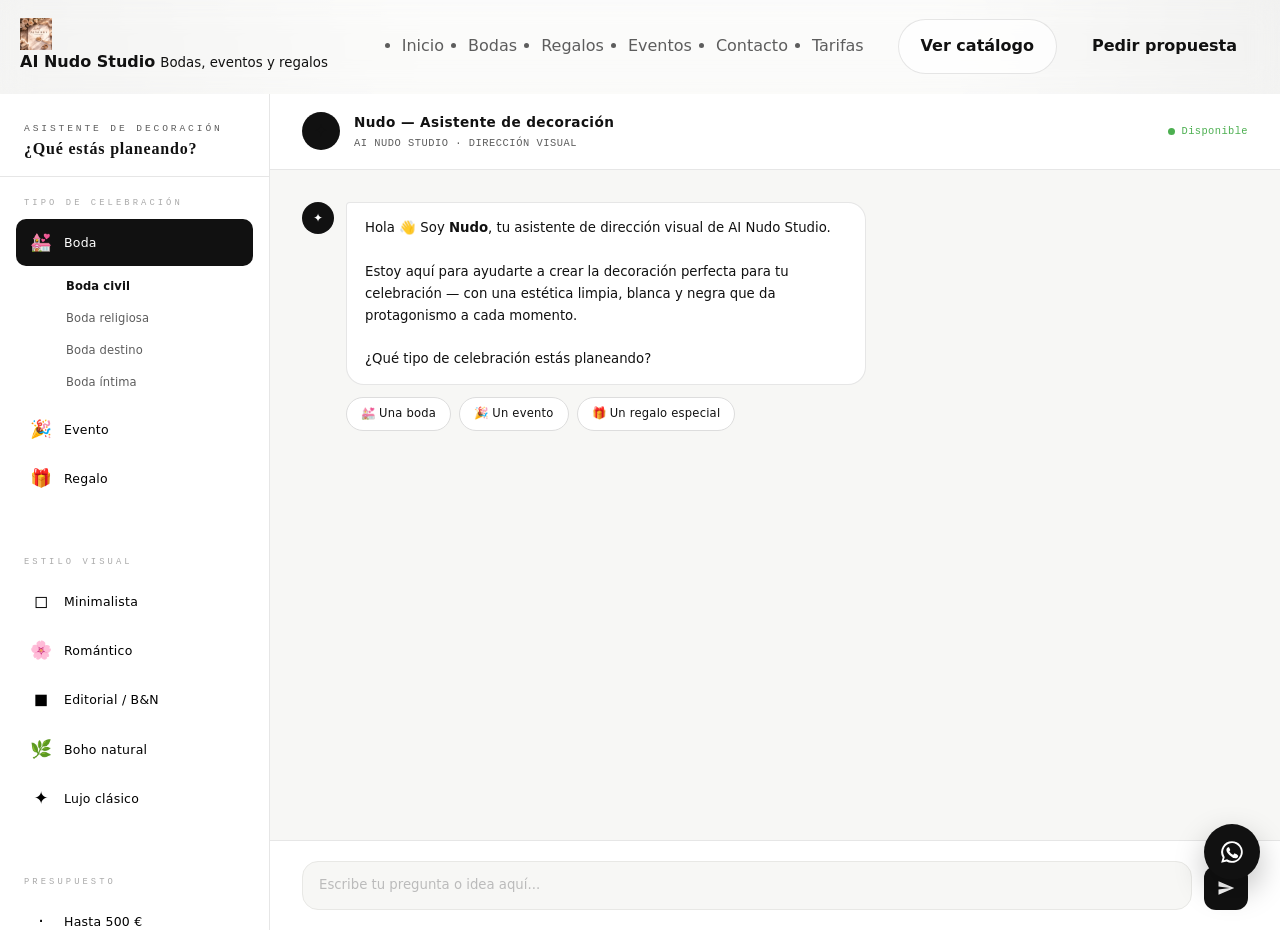
==== commit 01c05f1f: "Add pricing page, editorial design, transitions and SEO - New tarifas.html with Bodas/Eventos/Regalo" ====
--- a/asistente.html
+++ b/asistente.html
@@ -427,6 +427,7 @@
           <li><a href="regalos.html">Regalos</a></li>
           <li><a href="eventos.html">Eventos</a></li>
           <li><a href="contacto.html">Contacto</a></li>
+          <li><a href="tarifas.html">Tarifas</a></li>
         </ul>
         <div class="nav-actions">
           <a class="btn btn-ghost" href="regalos.html">Ver catálogo</a>
@@ -595,89 +596,387 @@
   <script src="js/script.js"></script>
   <script>
   // ═══════════════════════════════════════════════════════
-  //  LÓGICA DEL AGENTE DE MENTORÍA
+  //  NUDO — ASISTENTE EXPERTO EN DECORACIÓN
+  //  AI Nudo Studio · Base de conocimiento completa
   // ═══════════════════════════════════════════════════════
 
-  let conversationState = {
-    category: 'boda',
-    subcat: 'boda-civil',
-    style: null,
-    budget: null,
-    step: 'welcome'
+  let ctx = {
+    category: null, style: null, budget: null,
+    venue: null, guests: null, date: null, step: 0
   };
 
-  // ── Respuestas inteligentes del agente ──
-  const agentResponses = {
-
-    boda: {
-      intro: `¡Una boda! Me encanta. 💒<br><br>
-        En AI Nudo Studio especializamos cada boda desde una estética blanco y negro que convierte cualquier espacio en algo que parece sacado de una revista editorial.<br><br>
-        ¿Qué tipo de boda tienes en mente?`,
-      opts: ['Íntima y minimalista', 'Grande y romántica', 'Destino / al aire libre', 'Sin definir todavía']
-    },
-
-    'boda-civil': `Las bodas civiles son perfectas para trabajar con espacios neutros y arquitectura limpia. Podemos crear una decoración que haga hablar al espacio sin recargarlo — flores en blanco, estructuras minimalistas y una dirección de luz muy cuidada.<br><br>¿Ya tienes el espacio elegido?`,
-    'boda-religiosa': `Para bodas religiosas trabajamos mucho con arcos florales en blanco y verde, alfombras y pasillos que crean una entrada memorable. El contraste con el espacio de la iglesia da resultados muy impactantes.<br><br>¿La boda es en interior o exterior?`,
-    'boda-destino': `Las bodas destino son nuestras favoritas — la luz natural y el entorno hacen la mitad del trabajo. Nos centramos en detalles que viajan bien y se montan rápido sin perder calidad visual.<br><br>¿Tienes ya el destino en mente?`,
-    'boda-intima': `Las bodas íntimas permiten cuidar cada detalle al máximo. Con menos mesas, se puede invertir más en calidad de cada elemento — flores de temporada, vajilla seleccionada, luz de velas. El resultado es muy fotografiable.<br><br>¿Cuántos invitados aproximadamente?`,
-
-    evento: {
-      intro: `¡Perfecto para un evento! 🎉<br><br>
-        Trabajamos eventos de todo tipo con la misma filosofía: cada elemento debe tener un porqué visual. Nada sobra, nada falta.<br><br>
-        ¿Qué tipo de evento estás organizando?`,
-      opts: ['Cumpleaños / fiesta privada', 'Evento corporativo', 'Aniversario', 'Bautizo o comunión']
-    },
-
-    cumpleanos: `Los cumpleaños privados son una oportunidad de crear algo muy personal y sorprendente. Podemos diseñar desde una mesa de dulces temática hasta una ambientación completa del espacio.<br><br>¿Cuántas personas vendrán aproximadamente?`,
-    corporativo: `Para eventos corporativos cuidamos mucho la coherencia de marca — que la decoración hable el mismo idioma visual que la empresa. Mesas limpias, señalética elegante, flores en blanco o con el color corporativo.<br><br>¿Tienes guía de marca o colores definidos?`,
-    aniversario: `Los aniversarios merecen algo especial. Podemos crear una experiencia íntima o una celebración más grande, siempre con una estética cuidada que haga el momento aún más memorable.<br><br>¿Es una sorpresa o lo planificáis juntos?`,
-    bautizo: `Bautizos y comuniones son celebraciones muy especiales. Trabajamos paletas en blanco, crema y dorado suave que funcionan muy bien en estos eventos.<br><br>¿Lo celebráis en casa o en un local?`,
-
-    regalo: {
-      intro: `¡Qué bonita iniciativa! 🎁<br><br>
-        Nuestros regalos combinan dirección visual y cariño en cada detalle. Desde ramos de flores hasta cajas personalizadas con productos seleccionados.<br><br>
-        ¿Para qué tipo de regalo buscas ideas?`,
-      opts: ['Ramo de flores', 'Caja regalo personalizada', 'Algo completamente diferente']
-    },
-
-    'regalo-flores': `Los ramos de flores son uno de nuestros fuertes. Trabajamos con flores de temporada, siempre con una estética limpia — mucho blanco, verde oscuro y estructura que hace que el ramo parezca un objeto de diseño.<br><br>¿Tienes alguna flor favorita o nos das libertad creativa?`,
-    'regalo-caja': `Las cajas regalo son perfectas para momentos especiales. Diseñamos el contenido y la presentación como si fuera una caja de lujo: papel tissue, cinta de seda, tarjeta escrita a mano y productos seleccionados.<br><br>¿Para qué ocasión es?`,
-    'regalo-personal': `Me gusta la originalidad 👌 Cuéntame más — ¿para quién es el regalo y qué le gusta? Con esa información puedo ayudarte a crear algo completamente único.`,
-
-    styles: {
-      'Minimalista': `El estilo minimalista es nuestra esencia ◻<br><br>
-        Menos es más: pocas flores pero muy bien elegidas, espacios que respiran, mesas con espacio blanco. El resultado es elegante sin esfuerzo aparente.<br><br>
-        Para este estilo solemos recomendar: flores blancas de una sola variedad, ramas secas, velas y cristalería simple.`,
-      'Romántico': `El romanticismo bien ejecutado es precioso 🌸<br><br>
-        Trabajamos con flores en tonos crema, blanco roto y muy suavemente rosados. Siempre con estructura — nunca caótico. Cada detalle tiene su lugar.<br><br>
-        ¿Quieres que sea más jardín inglés o más provenzal?`,
-      'Editorial': `El estilo editorial es nuestro favorito ◼<br><br>
-        Blanco y negro puro, referencias de revista, composiciones geométricas. Funciona genial para bodas que quieren algo que nadie ha visto antes.<br><br>
-        Las fotos quedan increíbles con este estilo — el contraste hace todo el trabajo.`,
-      'Boho': `El boho natural bien hecho es muy hermoso 🌿<br><br>
-        Pampa, eucalipto, flores silvestres, materiales naturales. Siempre lo interpretamos con nuestra visión: nada recargado, todo con intención.<br><br>
-        ¿El evento es en interior o exterior? El exterior potencia mucho este estilo.`,
-      'Lujo clásico': `El lujo clásico requiere atención a cada detalle ✦<br><br>
-        Flores en blanco y verde oscuro, cristalería de alta gama, manteles de lino prensado, menaje de plata o dorado mate. El resultado tiene que verse "de revista" desde cualquier ángulo.<br><br>
-        ¿Tienes ya el espacio elegido? La arquitectura importa mucho en este estilo.`
-    },
-
-    budgets: {
-      'hasta 500€': `Con un presupuesto de hasta 500€ podemos crear algo muy bonito enfocándonos en los elementos clave: flores de temporada, una pieza central protagonista y los detalles justos.<br><br>Te recomendaría centrarte en: un arreglo floral de impacto para la mesa principal + velas + papelería personalizada.`,
-      '500–1500€': `Con 500–1500€ se puede hacer una decoración completa y muy elegante. Podemos trabajar la ambientación de toda la sala manteniendo la coherencia visual en cada rincón.<br><br>Te propondría: arreglos florales completos + señalética + ambientación de entrada + mesa de dulces o bienvenida.`,
-      'más de 1500€': `Con más de 1500€ trabajamos sin restricciones creativas ✦<br><br>Podemos diseñar una experiencia completa: desde la bienvenida hasta la mesa de postres, con flores premium, atrezzo, iluminación y dirección de arte el día del evento.<br><br>¿Quieres que te prepare una propuesta detallada?`
-    },
-
-    fallback: [
-      `Interesante 👌 Cuéntame más — ¿tienes alguna referencia visual o imagen que te inspire?`,
-      `Me apunto esa idea. ¿Tienes ya fecha aproximada para el evento?`,
-      `Perfecto. ¿Hay algún detalle que sea especialmente importante para ti? A veces un elemento clave define toda la estética.`,
-      `Entendido. ¿Habéis visitado ya el espacio donde será? La arquitectura nos influye mucho a la hora de diseñar.`,
-      `Muy buena pregunta. En AI Nudo Studio partimos siempre de una referencia visual — ¿tenéis tablero de Pinterest o algo que os haya gustado?`
+  // ═══════════════════════════════════════════════════════
+  //  BASE DE CONOCIMIENTO EXPERTA — AI NUDO STUDIO
+  // ═══════════════════════════════════════════════════════
+
+  const KB = {
+
+    // ── BODAS ────────────────────────────────────────────
+    boda_intro: {
+      html: `¡Una boda! Qué emocionante 💒<br><br>
+En AI Nudo Studio llevamos años decorando bodas con una filosofía clara: cada elemento tiene que tener un <strong>porqué visual</strong>. Flores con intención, espacios que respiran, detalles que sorprenden.<br><br>
+Para empezar a orientarte bien — ¿qué tipo de boda estáis pensando?`,
+      opts: ['Boda civil en finca o jardín', 'Boda religiosa en iglesia', 'Boda íntima (menos de 50 personas)', 'Boda en la playa o destino', 'Todavía no lo tenemos claro']
+    },
+
+    boda_civil: {
+      html: `Las bodas civiles en finca o jardín son uno de nuestros terrenos favoritos 🌿<br><br>
+Al no haber protocolo de iglesia, tenemos total libertad creativa. Podemos diseñar:<br>
+<strong>· El altar o arco</strong> — floral, con pampa, metálico, con telas vaporosas...<br>
+<strong>· El pasillo</strong> — alfombra + pétalos, macetitas a los lados, candelabros...<br>
+<strong>· Las mesas de invitados</strong> — centros florales, menú, tarjetones, número de mesa...<br>
+<strong>· La mesa de bienvenida</strong> — con seating plan y detalles de entrada<br><br>
+¿Ya tenéis el espacio elegido? Eso nos ayuda mucho a proponer el estilo.`,
+      opts: ['Sí, tenemos finca', 'Sí, es en jardín privado', 'Todavía buscando espacio', 'Cuéntame sobre estilos primero']
+    },
+
+    boda_religiosa: {
+      html: `Para bodas religiosas trabajamos mucho el <strong>antes y el después</strong> de la iglesia — la propia iglesia tiene ya su protagonismo arquitectónico.<br><br>
+Lo que más impacto tiene:<br>
+<strong>· Arco de entrada a la iglesia</strong> — floral o con telas, marca la llegada<br>
+<strong>· Decoración de bancos</strong> — ramitos colgantes, cintas, pequeños ramos<br>
+<strong>· Pasillo interior</strong> — pétalos o alfombra floral si el espacio lo permite<br>
+<strong>· Ramo de novia</strong> — siempre lo coordinamos con el resto de la decoración<br><br>
+Y luego en el banquete, donde ya tenemos total libertad. ¿Dónde será la celebración después?`,
+      opts: ['En finca o restaurante', 'En casa familiar', 'Aún no lo sabemos']
+    },
+
+    boda_intima: {
+      html: `Las bodas íntimas son mis favoritas para trabajar 🤍<br><br>
+Con menos invitados (digamos menos de 50), se puede invertir <strong>mucho más en calidad por persona</strong>. El resultado es algo verdaderamente especial y muy fotografiable.<br><br>
+Para bodas íntimas recomendamos:<br>
+<strong>· Una mesa imperial</strong> en lugar de mesas redondas — más intimidad y más visual<br>
+<strong>· Centro floral corrido</strong> a lo largo de la mesa — flores + velas + verdes<br>
+<strong>· Detalles individuales</strong> para cada invitado — algo que se lleven a casa<br>
+<strong>· Iluminación cálida</strong> — la clave para la atmósfera de las fotos<br><br>
+¿Tenéis ya idea del estilo que queréis — más romántico, más minimalista, más boho?`,
+      opts: ['Romántico y con muchas flores', 'Minimalista y elegante', 'Boho natural', 'No tenemos claro el estilo']
+    },
+
+    boda_playa: {
+      html: `¡Una boda en la playa o destino! Eso tiene una magia especial ☀️<br><br>
+La luz natural hace el 50% del trabajo. Nosotras nos centramos en lo que viaja bien y aguanta:<br><br>
+<strong>· Arcos ligeros</strong> — con flores secas, pampa y telas de lino (no pesan, no se marchitan)<br>
+<strong>· Centros bajos</strong> — para que no los tumbe el viento<br>
+<strong>· Flores de temporada resistentes</strong> — proteas, claveles, girasoles, suculentas<br>
+<strong>· Elementos naturales del entorno</strong> — caracolas, madera, piedras<br><br>
+¿Es en España o en el extranjero? ¿Qué mes aproximadamente?`,
+      opts: ['En España, en el sur', 'En España, costa mediterránea', 'En el extranjero', 'Aún no lo sé']
+    },
+
+    // ── ELEMENTOS DE BODA ────────────────────────────────
+    arco: {
+      html: `El arco o altar es <strong>el elemento más fotografiado de toda la boda</strong> — merece toda la atención 📸<br><br>
+Tipos de arcos que hacemos:<br>
+<strong>· Arco floral completo</strong> — máximo impacto, flores frescas de temporada<br>
+<strong>· Arco semilleno</strong> — flores en una esquina o lado, más moderno<br>
+<strong>· Arco con pampa y telas</strong> — estilo boho, muy fotografiable<br>
+<strong>· Estructura metálica con follaje</strong> — minimalista y elegante<br>
+<strong>· Arco de madera rústico</strong> — con flores o sin ellas<br><br>
+El precio varía mucho según el tamaño y las flores elegidas — desde 350€ hasta 1.200€. ¿Tienes alguna referencia visual de lo que te gusta?`
+    },
+
+    centro_mesa: {
+      html: `Los centros de mesa marcan toda la estética del banquete 🌸<br><br>
+Las opciones más populares que hacemos:<br>
+<strong>· Centro alto (tipo columna floral)</strong> — muy impactante, ideal para fincas grandes<br>
+<strong>· Centro bajo y generoso</strong> — flores y verdes que se desbordan, más íntimo<br>
+<strong>· Centro corrido</strong> — para mesas imperiales, muy editorial<br>
+<strong>· Centro mixto flores + velas</strong> — combinación elegante y cálida<br>
+<strong>· Centro con flores secas</strong> — pampa, lino, lavanda — duran para siempre<br><br>
+El precio por mesa varía de <strong>45€ a 180€</strong> según complejidad. ¿Cuántas mesas aproximadamente tendréis?`
+    },
+
+    ramo_novia: {
+      html: `El ramo de novia 💐 — un elemento muy personal que coordinamos siempre con el resto de la decoración.<br><br>
+Estilos que más pedimos:<br>
+<strong>· Ramo redondo y compacto</strong> — clásico, siempre elegante<br>
+<strong>· Ramo en cascada</strong> — muy romántico, cae hacia abajo<br>
+<strong>· Ramo silvestre o desestructurado</strong> — boho, flores mezcladas sin orden aparente<br>
+<strong>· Ramo monobotánico</strong> — una sola flor en abundancia (peonías, rosas, ranúnculos)<br>
+<strong>· Ramo minimalista</strong> — pocas flores, mucho verde, muy editorial<br><br>
+¿Tienes ya vestido elegido? El ramo tiene que hablar el mismo idioma que el vestido.`,
+      opts: ['Vestido romántico y con vuelo', 'Vestido minimalista y recto', 'Vestido bohemio', 'Todavía no tengo vestido']
+    },
+
+    candy_bar: {
+      html: `La mesa de dulces o candy bar es un elemento que encanta a los invitados y queda increíble en fotos 🍰<br><br>
+Lo que incluimos normalmente:<br>
+<strong>· Estructura</strong> — mesa, carrito vintage, o mesa de madera<br>
+<strong>· Dulces y tarros</strong> — coordinados en color y estilo<br>
+<strong>· Tarjetas y rótulos</strong> — con la tipografía del evento<br>
+<strong>· Decoración floral</strong> — un pequeño arreglo que lo corona todo<br>
+<strong>· Packaging para llevar</strong> — cajitas o bolsitas para los invitados<br><br>
+Precio orientativo desde <strong>280€</strong> (montaje básico) hasta <strong>650€</strong> (montaje completo con dulces incluidos). ¿Queréis que incluya los dulces o solo la decoración?`
+    },
+
+    // ── EVENTOS ──────────────────────────────────────────
+    evento_intro: {
+      html: `¡Perfecto, un evento! 🎉<br><br>
+En AI Nudo Studio decoramos todo tipo de celebraciones con la misma filosofía que en las bodas: cada elemento tiene un porqué, y el conjunto tiene que contar una historia visual.<br><br>
+¿Qué tipo de evento estás organizando?`,
+      opts: ['Cumpleaños o fiesta privada', 'Evento corporativo o presentación', 'Aniversario de pareja', 'Bautizo o comunión', 'Graduación o despedida', 'Otro tipo de evento']
+    },
+
+    cumpleanos: {
+      html: `¡Un cumpleaños! Son súper divertidos de decorar porque se puede ser muy creativo 🎂<br><br>
+Lo que más solemos hacer:<br>
+<strong>· Mesa de dulces temática</strong> — el centro de la fiesta<br>
+<strong>· Arco de globos</strong> — clásico pero siempre funciona si está bien hecho<br>
+<strong>· Photocall personalizado</strong> — para las fotos de grupo<br>
+<strong>· Flores y centros de mesa</strong> — para la mesa principal<br>
+<strong>· Detalles de bienvenida</strong> — número, letra o nombre en globos gigantes<br><br>
+¿Cuántos años cumple y qué estilo os gusta más — algo elegante, algo más festivo o algo temático?`,
+      opts: ['Algo elegante y florido', 'Festivo y colorido', 'Estilo minimalista moderno', 'Tengo una temática en mente']
+    },
+
+    corporativo: {
+      html: `Los eventos corporativos requieren un enfoque diferente — la decoración tiene que <strong>reforzar la imagen de marca</strong> sin distraer del mensaje.<br><br>
+Lo que más hacemos para eventos de empresa:<br>
+<strong>· Centros florales</strong> — en los colores corporativos o en neutros elegantes<br>
+<strong>· Señalética y cartelería</strong> — rótulos, menús, directorios<br>
+<strong>· Photocall de marca</strong> — para ruedas de prensa o presentaciones<br>
+<strong>· Mesa de bienvenida</strong> — con logo y materiales de la empresa<br>
+<strong>· Decoración de sala completa</strong> — ambientación coherente de principio a fin<br><br>
+¿Tienes manual de imagen corporativa o colores definidos? Con eso podemos proponer algo muy concreto.`
+    },
+
+    aniversario: {
+      html: `¡Un aniversario! Qué bonito ❤️<br><br>
+Los aniversarios son muy especiales porque es una celebración muy íntima y personal. Podemos orientarlo de dos formas:<br><br>
+<strong>Si es una cena íntima para dos:</strong> flores preservadas que duran para siempre, mesa decorada con velas, petalos de rosa, champán...<br><br>
+<strong>Si es una celebración con familia/amigos:</strong> decoración completa del espacio, flores frescas, mesa principal decorada, photocall con la fecha del aniversario...<br><br>
+¿Es una sorpresa o lo planificáis juntos? ¿Cuántos años celebráis?`,
+      opts: ['Sorpresa para mi pareja', 'Lo organizamos juntos', 'Con familia y amigos', 'Es una cena para dos']
+    },
+
+    bautizo: {
+      html: `Bautizos y comuniones son celebraciones muy especiales, llenas de detalles bonitos 👶<br><br>
+Las paletas que mejor funcionan:<br>
+<strong>· Blanco + crema + verde suave</strong> — clásico y muy elegante<br>
+<strong>· Blanco + celeste</strong> — tradicional para niños<br>
+<strong>· Blanco + rosa palo</strong> — delicado para niñas<br>
+<strong>· Blanco + dorado</strong> — más sofisticado<br><br>
+Lo que más decoramos:<br>
+— Centro de mesa con flores pequeñas<br>
+— Mesa de dulces o candy bar temático<br>
+— Detalles para los invitados (bienvenida)<br>
+— Photocall con nombre del bebé o la fecha<br><br>
+¿Lo celebráis en casa o en un local? ¿Para cuántas personas?`
+    },
+
+    graduacion: {
+      html: `¡Una graduación o despedida! Genial 🎓<br><br>
+Para estos eventos solemos hacer algo más informal pero muy fotografiable:<br><br>
+<strong>· Photocall personalizado</strong> — con el año, el nombre de la promoción o "Bye bye"<br>
+<strong>· Globos de colores</strong> — número del año de graduación, letras, dorado/plateado<br>
+<strong>· Mesa de dulces</strong> — con la temática de la carrera o trabajo<br>
+<strong>· Centros de mesa</strong> — flores frescas en los colores de la fiesta<br><br>
+¿Cuántas personas sois aproximadamente y dónde lo celebráis?`
+    },
+
+    // ── REGALOS ──────────────────────────────────────────
+    regalo_intro: {
+      html: `¡Qué detalle tan bonito! 🎁<br><br>
+En AI Nudo Studio cuidamos los regalos como si fueran una pieza de diseño — la presentación es tan importante como el contenido. Regalamos experiencias visuales.<br><br>
+¿Para qué tipo de regalo buscas ideas?`,
+      opts: ['Ramo de flores naturales', 'Ramo de flores preservadas', 'Caja con flores y productos', 'Centro decorativo para el hogar', 'Algo muy especial y personalizado']
+    },
+
+    ramo_natural: {
+      html: `Los ramos de flores naturales son el regalo más emocional que existe 🌸<br><br>
+Lo que nos diferencia: no hacemos ramos "normales" — cada ramo que sale de aquí parece un objeto de diseño.<br><br>
+<strong>Nuestros estilos favoritos:</strong><br>
+· <strong>Monobotánico</strong> — solo peonías, solo rosas, solo ranúnculos. Impacta por la cantidad<br>
+· <strong>Silvestre y desestructurado</strong> — flores mezcladas, muy natural y fotogénico<br>
+· <strong>Minimalista</strong> — pocas flores perfectas + mucho verde oscuro<br>
+· <strong>Todo blanco</strong> — la opción más elegante y versátil<br><br>
+Los precios van desde <strong>35€</strong> (ramo pequeño) hasta <strong>120€</strong> (ramo generoso de impacto). ¿Para qué ocasión es?`,
+      opts: ['Cumpleaños', 'San Valentín / aniversario', 'Agradecimiento', 'Sin ocasión, porque sí']
+    },
+
+    ramo_preservado: {
+      html: `Las flores preservadas son algo muy especial — flores reales que duran <strong>años sin agua ni cuidados</strong> 🌹<br><br>
+Ideal como regalo porque:<br>
+· Duran 2-5 años manteniendo color y textura<br>
+· No necesitan ningún mantenimiento<br>
+· Parecen frescas pero son eternas<br>
+· Perfectas para personas que "matan las plantas"<br><br>
+Lo que hacemos con flores preservadas:<br>
+<strong>· Cúpulas de cristal</strong> — muy elegantes, desde 65€<br>
+<strong>· Cajas de madera o cartón</strong> — con tapa de cristal, desde 80€<br>
+<strong>· Ramos sueltos preservados</strong> — desde 55€<br>
+<strong>· Marcos con flores</strong> — para colgar en la pared<br><br>
+¿Lo quieres más clásico (rosas rojas) o más moderno (flores mixtas en colores neutros)?`
+    },
+
+    caja_regalo: {
+      html: `Las cajas regalo son nuestro producto más solicitado para regalar 🎁<br><br>
+Porque no es solo el contenido — es todo: la caja, el papel tissue, la cinta, la tarjeta escrita a mano, la presentación al abrirlo...<br><br>
+<strong>Lo que incluimos según el presupuesto:</strong><br>
+· Desde <strong>45€</strong>: caja con ramo pequeño de flores frescas + detalle pequeño<br>
+· Desde <strong>75€</strong>: caja con flores preservadas + vela aromática + producto selecto<br>
+· Desde <strong>120€</strong>: caja premium con flores, champán, trufas y tarjeta personalizada<br>
+· Desde <strong>200€</strong>: experiencia completa personalizada al 100%<br><br>
+¿Para quién es y qué le gusta? Con eso puedo darte una propuesta exacta.`
+    },
+
+    centro_hogar: {
+      html: `Un centro decorativo para el hogar — ¡un regalo que se ve todos los días! 🏡<br><br>
+Lo que más hacemos para regalar como decoración:<br>
+<strong>· Corona de flores preservadas</strong> — para la puerta de casa, desde 95€<br>
+<strong>· Centro de mesa con flores preservadas</strong> — desde 85€<br>
+<strong>· Composición en cuadro o marco</strong> — flores preservadas montadas, desde 110€<br>
+<strong>· Jardín vertical pequeño</strong> — plantas naturales en marco, desde 130€<br><br>
+Son regalos que sorprenden mucho porque no es lo que la gente espera recibir. ¿Sabes qué estilo tiene la casa de la persona?`,
+      opts: ['Estilo moderno y minimalista', 'Estilo cálido y acogedor', 'Estilo nórdico', 'No lo sé bien']
+    },
+
+    // ── ESTILOS ──────────────────────────────────────────
+    estilo_minimalista: {
+      html: `El estilo minimalista es nuestra firma ◻<br><br>
+La filosofía: <strong>que cada elemento justifique su presencia</strong>. Si algo no suma, sobra.<br><br>
+Cómo lo aplicamos:<br>
+· Paleta: blanco, crema, verde oscuro, negro<br>
+· Flores: pocas pero perfectas (una variedad, mucha cantidad)<br>
+· Espacios: que se vea la arquitectura del local<br>
+· Mesas: sin recargo, que el mantel y la vajilla protagonicen<br>
+· Tipografía: limpia, con mucho espacio en blanco<br><br>
+<strong>El resultado:</strong> parece más caro de lo que cuesta porque todo está elegido con criterio.<br><br>
+¿Tienes alguna referencia visual (Pinterest, Instagram) de lo que te imaginas?`
+    },
+
+    estilo_romantico: {
+      html: `El estilo romántico bien ejecutado es de las cosas más preciosas que decoramos 🌸<br><br>
+Lo que lo diferencia del recargado:<br>
+· Las flores fluyen y se desbordan, pero con estructura<br>
+· Paleta: blanco roto, crema, rosa palo, verde musgo<br>
+· Mucha luz de velas — fundamental para la atmósfera<br>
+· Telas vaporosas — gasa, tul, lino suave<br>
+· Detalles pequeños que sorprenden — flores en las servilletas, agua con flores...<br><br>
+<strong>Flores favoritas para este estilo:</strong> peonías, ranúnculos, glicinas, lilas, astilbes, dalias...<br><br>
+¿Queréis que sea más jardín inglés (desordenado precioso) o más provenzal (más ordenado y elegante)?`,
+      opts: ['Jardín inglés, exuberante', 'Provenzal, más ordenado', 'Una mezcla de los dos']
+    },
+
+    estilo_editorial: {
+      html: `El estilo editorial es el que más nos apasiona ◼<br><br>
+Es para parejas que quieren una boda que nadie haya visto — algo que parezca portada de revista.<br><br>
+Sus señas de identidad:<br>
+· Blanco y negro puro como base<br>
+· Flores en blanco, negro (si existen) o neutros muy fuertes<br>
+· Composiciones geométricas y asimétricas<br>
+· Elementos inesperados: plumas, metales, cristal<br>
+· Tipografía muy cuidada en papelería<br><br>
+<strong>El resultado en fotos es espectacular</strong> — el contraste hace que cada imagen parezca producida.<br><br>
+Este estilo necesita un fotógrafo que lo entienda. ¿Ya tenéis fotógrafo elegido?`,
+      opts: ['Sí, y entiende este estilo', 'Sí, pero no sé si encaja', 'Todavía buscamos fotógrafo']
+    },
+
+    estilo_boho: {
+      html: `El estilo boho natural — cuando está bien hecho, es una maravilla 🌿<br><br>
+El error más común es confundir boho con "desorganizado". El nuestro siempre tiene estructura:<br><br>
+· <strong>Flores</strong>: silvestres, de temporada, pampa, lavanda, cosmos, margaritas<br>
+· <strong>Verdes</strong>: eucalipto, helecho, ramas de olivo<br>
+· <strong>Materiales</strong>: madera, yute, macramé, lino crudo<br>
+· <strong>Paleta</strong>: terracota, crema, verde salvia, melocotón, blanco<br><br>
+Funciona especialmente bien en:<br>
+— Bodas al aire libre / jardín<br>
+— Fincas con madera y piedra<br>
+— Bodas de día con mucha luz natural<br><br>
+¿El evento es en interior o exterior?`,
+      opts: ['Exterior, jardín o campo', 'Interior pero con mucha luz', 'Mezcla de los dos']
+    },
+
+    estilo_lujo: {
+      html: `El lujo bien hecho no grita — susurra ✦<br><br>
+En AI Nudo Studio el lujo lo interpretamos como <strong>calidad en cada detalle</strong>, no como cantidad.<br><br>
+Los elementos que marcan la diferencia:<br>
+· Flores de primera calidad (importadas de Holanda si hace falta)<br>
+· Manteles de lino prensado o terciopelo<br>
+· Menaje premium — plata, dorado mate, cristal<br>
+· Iluminación de calidad — velas + luz cálida<br>
+· Papelería de lujo — tarjetones gruesos, letras doradas<br>
+· Detalles para los invitados — algo que se lleven a casa<br><br>
+Los espacios que mejor funcionan: fincas históricas, palacios, jardines con arquitectura. ¿Ya tenéis el espacio?`
+    },
+
+    // ── FLORES Y TEMPORADA ───────────────────────────────
+    flores_temporada: {
+      html: `La elección de flores de temporada es una de las decisiones más importantes 🌺<br><br>
+<strong>Por qué temporada importa:</strong> las flores de temporada son más frescas, más bonitas y <strong>hasta un 40% más baratas</strong> que las de importación.<br><br>
+<strong>Guía por épocas:</strong><br>
+· <strong>Primavera (mar-may)</strong>: peonías ⭐, lilas, ranúnculos, tulipanes, mimosa<br>
+· <strong>Verano (jun-ago)</strong>: girasoles, dalias, lavanda, zinnias, cosmos<br>
+· <strong>Otoño (sep-nov)</strong>: dalias ⭐, crisantemos, rosas de jardín, bayas, hojas<br>
+· <strong>Invierno (dic-feb)</strong>: anémonas, narcisos, amaryllis, ramas, hojas perennes<br><br>
+<strong>Todo el año</strong>: rosas, eucalipto, gypsophila, hortensias, claveles, limonium<br><br>
+¿En qué mes es tu evento? Te diré qué flores serán perfectas.`
+    },
+
+    // ── PRESUPUESTO ──────────────────────────────────────
+    presupuesto: {
+      html: `Hablemos de presupuesto con transparencia 💬<br><br>
+<strong>Orientación de precios en AI Nudo Studio:</strong><br><br>
+<strong>· Ramos y arreglos pequeños:</strong> 35€ – 120€<br>
+<strong>· Centro de mesa (por mesa):</strong> 45€ – 180€<br>
+<strong>· Arco o altar floral:</strong> 350€ – 1.200€<br>
+<strong>· Decoración boda completa:</strong> 1.500€ – 6.000€+<br>
+<strong>· Mesa de dulces:</strong> 280€ – 650€<br>
+<strong>· Cajas regalo:</strong> 45€ – 200€<br>
+<strong>· Flores preservadas:</strong> 55€ – 200€<br><br>
+El precio final siempre depende del número de flores, variedad, complejidad y tiempo de montaje.<br><br>
+¿Quieres que te prepare una propuesta con lo que necesitas? Escríbenos desde <a href="contacto.html" style="color:#111;font-weight:600">aquí</a> y te enviamos presupuesto sin compromiso en 24h.`
+    },
+
+    // ── CONSEJOS EXPERTOS ────────────────────────────────
+    consejo_tiempo: {
+      html: `Un consejo muy importante de experta 📅<br><br>
+<strong>¿Con cuánto tiempo hay que reservar?</strong><br><br>
+· <strong>Bodas en temporada alta (may-oct):</strong> mínimo 6-8 meses antes<br>
+· <strong>Bodas en temporada baja:</strong> 3-4 meses ya es suficiente<br>
+· <strong>Eventos y celebraciones:</strong> con 4-6 semanas suele ser suficiente<br>
+· <strong>Ramos y regalos de última hora:</strong> avisando 48-72h antes<br><br>
+<strong>Lo que más se agota rápido:</strong> fechas de verano, fines de semana de puente, y bodas en fincas muy conocidas de la zona.<br><br>
+Si tienes una fecha en mente, lo mejor es asegurarla cuanto antes — especialmente si es verano. ¿Ya tenéis fecha?`
+    },
+
+    consejo_local: {
+      html: `Antes de elegir la decoración, hay preguntas clave que hacer al local 🏛️<br><br>
+<strong>Pregunta siempre esto al espacio:</strong><br>
+· ¿Puedo clavar o colgar cosas de las paredes/techo?<br>
+· ¿Hay restricciones con velas (cera/llama viva)?<br>
+· ¿A qué hora podemos montar la decoración?<br>
+· ¿Hay espacio de almacenaje para nuestro material?<br>
+· ¿Tiene luz artificial o depende de la natural?<br>
+· ¿Cuánto tiempo tenemos para recoger al final?<br><br>
+Saber esto de antemano nos permite diseñar algo que realmente funcione en ese espacio, sin sorpresas el día del evento.<br><br>
+¿Ya tienes un local en mente?`
+    },
+
+    consejo_fotos: {
+      html: `Un consejo que pocos dicen pero que marca la diferencia 📸<br><br>
+<strong>Diseñamos la decoración pensando en las fotos:</strong><br><br>
+· Las flores en altura quedan mejor en foto que las flores bajas<br>
+· El blanco y crema refleja mejor la luz → fotos más luminosas<br>
+· Los espacios con profundidad (pasillo, arco) dan más perspectiva<br>
+· La iluminación cálida (velas + tungsteno) hace la piel más bonita<br>
+· Un elemento protagonista claro (arco, instalación) da a los fotógrafos algo con lo que trabajar<br><br>
+Si ya tienes fotógrafo, puede ser muy útil que hable con nosotras antes del evento para coordinar la decoración con su estilo de fotografía.`
+    },
+
+    // ── FALLBACK INTELIGENTES ────────────────────────────
+    fallbacks: [
+      { html: `Cuéntame más sobre lo que tienes en mente 👂<br><br>¿Tienes alguna imagen o referencia visual que te inspire? A veces es más fácil enseñar que describir — un tablero de Pinterest, una foto de Instagram, o simplemente una palabra que describa cómo quieres que se sienta el espacio.` },
+      { html: `Entendido 👌<br><br>Una pregunta clave para orientarme mejor: <strong>¿ya tenéis el espacio elegido?</strong><br><br>El local nos condiciona mucho la propuesta — altura del techo, color de las paredes, si entra luz natural, si hay jardín... Con eso puedo darte ideas mucho más concretas.` },
+      { html: `Interesante ✦<br><br>¿Sabes en qué mes va a ser? La época del año determina qué flores son más bonitas, más baratas y más disponibles. Para ciertas flores (peonías, lilas, ranúnculos) hay que reservar con tiempo porque solo están disponibles unos meses al año.` },
+      { html: `Perfecto 🌸<br><br>Una cosa que siempre pregunto: <strong>¿cómo de importantes son las fotos para vosotros?</strong><br><br>Si las fotos son muy importantes, diseñamos la decoración teniendo eso en cuenta — elementos con más altura, paletas que fotografían mejor, un elemento protagonista claro para el fotógrafo.<br><br>¿El fotógrafo ya está elegido?` },
+      { html: `Muy buena idea 👍<br><br>¿Hay algún elemento de decoración que tengas claro que quieres sí o sí? A veces hay una pieza que la persona tiene muy fija — el arco, las flores en el pelo, la mesa de dulces — y a partir de ahí construimos todo lo demás con coherencia.` },
+      { html: `Genial 💡<br><br>Para poder darte una propuesta lo más ajustada posible, ¿cuántas personas vendrán aproximadamente? Con eso puedo orientar el presupuesto y las necesidades de decoración de una forma mucho más realista.` }
     ]
   };
 
-  let fallbackIndex = 0;
+  let fbIdx = 0;
 
   // ── Funciones del sidebar ──
   function selectCategory(btn, cat) {
@@ -685,41 +984,45 @@
     document.querySelectorAll('.sidebar-sub').forEach(s => s.classList.remove('open'));
     btn.classList.add('active');
     document.getElementById('sub-' + cat).classList.add('open');
-    conversationState.category = cat;
-
-    const resp = agentResponses[cat];
-    if (resp && resp.intro) {
-      quickReply(cat === 'boda' ? 'Estoy planeando una boda' :
-                 cat === 'evento' ? 'Quiero organizar un evento' :
-                 'Busco ideas para un regalo', false);
-    }
+    ctx.category = cat;
+    const label = cat === 'boda' ? 'Estoy planeando una boda' : cat === 'evento' ? 'Quiero organizar un evento' : 'Busco ideas para un regalo';
+    quickReply(label, false);
   }
 
   function selectSubcat(btn, subcat) {
     document.querySelectorAll('.sidebar-sub-btn').forEach(b => b.classList.remove('active'));
     btn.classList.add('active');
-    conversationState.subcat = subcat;
-    const resp = agentResponses[subcat];
-    if (resp) addAgentMessage(resp);
+    const map = {
+      'boda-civil': KB.boda_civil, 'boda-religiosa': KB.boda_religiosa,
+      'boda-destino': KB.boda_playa, 'boda-intima': KB.boda_intima,
+      'cumpleanos': KB.cumpleanos, 'corporativo': KB.corporativo,
+      'aniversario': KB.aniversario, 'bautizo': KB.bautizo,
+      'regalo-flores': KB.ramo_natural, 'regalo-caja': KB.caja_regalo,
+      'regalo-personal': KB.centro_hogar
+    };
+    const r = map[subcat];
+    if (r) respond(r);
   }
 
   function sendStyle(style) {
-    conversationState.style = style;
+    ctx.style = style;
     addUserMessage(`Estilo: ${style}`);
-    const resp = agentResponses.styles[style];
-    if (resp) setTimeout(() => addAgentMessage(resp), 700);
+    const map = {
+      'Minimalista': KB.estilo_minimalista, 'Romántico': KB.estilo_romantico,
+      'Editorial / B&N': KB.estilo_editorial, 'Boho natural': KB.estilo_boho,
+      'Lujo clásico': KB.estilo_lujo
+    };
+    const r = map[style] || KB.estilo_minimalista;
+    setTimeout(() => respond(r), 700);
   }
 
   function sendBudget(budget) {
-    conversationState.budget = budget;
+    ctx.budget = budget;
     addUserMessage(`Presupuesto: ${budget}`);
-    const resp = agentResponses.budgets[budget];
-    if (resp) setTimeout(() => addAgentMessage(resp +
-      `<br><br>¿Quieres que preparemos una propuesta personalizada? Puedes escribirnos directamente desde <a href="contacto.html" style="color:#111;font-weight:600">aquí</a>.`
-    ), 700);
-  }
-
-  // ── Enviar mensaje del usuario ──
+    setTimeout(() => respond(KB.presupuesto), 700);
+  }
+
+  // ── Motor de respuestas ──
   function sendMessage() {
     const input = document.getElementById('chatInput');
     const text = input.value.trim();
@@ -731,68 +1034,86 @@
 
   function quickReply(text, showUser = true) {
     if (showUser) addUserMessage(text);
-
-    // Analizar texto y dar respuesta contextual
-    const lower = text.toLowerCase();
-    let response = null;
-
-    if (lower.includes('boda')) {
-      const r = agentResponses.boda;
-      response = buildAgentMsg(r.intro, r.opts);
-    } else if (lower.includes('evento') || lower.includes('fiesta') || lower.includes('celebrac')) {
-      const r = agentResponses.evento;
-      response = buildAgentMsg(r.intro, r.opts);
-    } else if (lower.includes('regalo') || lower.includes('detalle')) {
-      const r = agentResponses.regalo;
-      response = buildAgentMsg(r.intro, r.opts);
-    } else if (lower.includes('civil')) {
-      response = agentResponses['boda-civil'];
-    } else if (lower.includes('religiosa')) {
-      response = agentResponses['boda-religiosa'];
-    } else if (lower.includes('íntima') || lower.includes('intima')) {
-      response = agentResponses['boda-intima'];
-    } else if (lower.includes('destino') || lower.includes('aire libre')) {
-      response = agentResponses['boda-destino'];
-    } else if (lower.includes('cumple') || lower.includes('fiesta')) {
-      response = agentResponses.cumpleanos;
-    } else if (lower.includes('corporat')) {
-      response = agentResponses.corporativo;
-    } else if (lower.includes('aniversar')) {
-      response = agentResponses.aniversario;
-    } else if (lower.includes('minimalista')) {
-      response = agentResponses.styles['Minimalista'];
-    } else if (lower.includes('romántico') || lower.includes('romantico')) {
-      response = agentResponses.styles['Romántico'];
-    } else if (lower.includes('editorial') || lower.includes('blanco y negro')) {
-      response = agentResponses.styles['Editorial'];
-    } else if (lower.includes('boho') || lower.includes('natural')) {
-      response = agentResponses.styles['Boho'];
-    } else if (lower.includes('lujo') || lower.includes('clasico') || lower.includes('clásico')) {
-      response = agentResponses.styles['Lujo clásico'];
-    } else if (lower.includes('presupuesto') || lower.includes('precio') || lower.includes('cuánto') || lower.includes('cuanto')) {
-      response = `Trabajamos con diferentes rangos de presupuesto. Puedes seleccionar el tuyo en la columna izquierda, o si prefieres, cuéntame más sobre tu evento y te doy una orientación más precisa.<br><br>En general, para una boda completa trabajamos desde 800€ hasta proyectos de más de 3.000€ dependiendo del alcance.`;
-    } else if (lower.includes('flores') || lower.includes('floral')) {
-      response = `Las flores son el corazón de nuestras decoraciones 🌸<br><br>Trabajamos siempre con flores de temporada — es lo que garantiza frescura, calidad y una estética natural. Nuestras paletas favoritas son: todo blanco, blanco con verde oscuro, o crema con pampa.<br><br>¿Tienes preferencia por flores específicas?`;
-    } else if (lower.includes('contact') || lower.includes('propuesta') || lower.includes('presupuest')) {
-      response = `Perfecto 👌 Para prepararte una propuesta personalizada, lo mejor es que nos escribas directamente.<br><br>Puedes hacerlo desde nuestra <a href="contacto.html" style="color:#111;font-weight:600">página de contacto</a> — normalmente respondemos en menos de 24h.`;
+    const t = text.toLowerCase()
+      .normalize('NFD').replace(/[\u0300-\u036f]/g, ''); // sin tildes para matching
+
+    let r = null;
+
+    // Categoría principal
+    if (/\bboda|casar|matrimon|novio|novia|ceremonia/.test(t)) {
+      ctx.category = 'boda';
+      if (/civil|ayuntamiento|juzgado/.test(t)) r = KB.boda_civil;
+      else if (/iglesia|religi/.test(t)) r = KB.boda_religiosa;
+      else if (/intima|pequena|pocos/.test(t)) r = KB.boda_intima;
+      else if (/playa|destino|exterior|aire libre/.test(t)) r = KB.boda_playa;
+      else r = KB.boda_intro;
+
+    } else if (/evento|fiesta|celebrac|cumple|aniversar|bautizo|comunion|gradua|corporat|empresa/.test(t)) {
+      ctx.category = 'evento';
+      if (/cumple/.test(t)) r = KB.cumpleanos;
+      else if (/corporat|empresa|negocio|trabajo/.test(t)) r = KB.corporativo;
+      else if (/aniversar/.test(t)) r = KB.aniversario;
+      else if (/bautizo|comunion/.test(t)) r = KB.bautizo;
+      else if (/gradua|despedida/.test(t)) r = KB.graduacion;
+      else r = KB.evento_intro;
+
+    } else if (/regalo|detalle|sorpresa|obsequio/.test(t)) {
+      ctx.category = 'regalo';
+      if (/preservad|eterno|dura/.test(t)) r = KB.ramo_preservado;
+      else if (/caja|pack|set/.test(t)) r = KB.caja_regalo;
+      else if (/hogar|casa|decoracion/.test(t)) r = KB.centro_hogar;
+      else if (/ramo|flores|natural|fresc/.test(t)) r = KB.ramo_natural;
+      else r = KB.regalo_intro;
+
+    // Elementos concretos
+    } else if (/arco|altar|estructura/.test(t)) r = KB.arco;
+    else if (/centro.*mesa|mesa.*centro/.test(t)) r = KB.centro_mesa;
+    else if (/ramo.*novia|novia.*ramo/.test(t)) r = KB.ramo_novia;
+    else if (/candy|dulces|mesa.*dulce|postre/.test(t)) r = KB.candy_bar;
+
+    // Estilos
+    else if (/minimal/.test(t)) r = KB.estilo_minimalista;
+    else if (/romantic/.test(t)) r = KB.estilo_romantico;
+    else if (/editorial|blanco.*negro|negro.*blanco/.test(t)) r = KB.estilo_editorial;
+    else if (/boho|natural|silvestre/.test(t)) r = KB.estilo_boho;
+    else if (/lujo|luxury|clasico|premium/.test(t)) r = KB.estilo_lujo;
+
+    // Flores
+    else if (/flor|peon|rosa|lirio|tulipan|girasol|lavanda|eucalipto|pampa/.test(t)) r = KB.flores_temporada;
+
+    // Presupuesto / precio
+    else if (/precio|presupuesto|cuanto|cuesta|coste|euro|dinero/.test(t)) r = KB.presupuesto;
+
+    // Consejos
+    else if (/tiempo|cuando|reservar|anticipacion/.test(t)) r = KB.consejo_tiempo;
+    else if (/local|espacio|salon|finca|pregunt/.test(t)) r = KB.consejo_local;
+    else if (/foto|fotograf|imagen/.test(t)) r = KB.consejo_fotos;
+
+    // Contacto / propuesta
+    else if (/contact|propuesta|presupuest|escribir|llamar|whatsapp/.test(t)) {
+      r = { html: `Perfecto 👌<br><br>Para prepararte una propuesta personalizada sin compromiso, escríbenos directamente desde nuestra <a href="contacto.html" style="color:#111;font-weight:600">página de contacto</a>.<br><br>Respondemos en menos de 24h con una propuesta adaptada a tu evento, estilo y presupuesto.` };
+
+    // Temporada / mes
+    } else if (/primavera|verano|otono|invierno|enero|febrero|marzo|abril|mayo|junio|julio|agosto|septiembre|octubre|noviembre|diciembre/.test(t)) {
+      r = KB.flores_temporada;
+
+    // Fallback inteligente
     } else {
-      response = agentResponses.fallback[fallbackIndex % agentResponses.fallback.length];
-      fallbackIndex++;
-    }
-
-    if (response) {
+      r = KB.fallbacks[fbIdx % KB.fallbacks.length];
+      fbIdx++;
+    }
+
+    if (r) {
       showTyping();
-      const delay = 600 + Math.min(text.length * 8, 800);
-      setTimeout(() => {
-        removeTyping();
-        addAgentMessage(typeof response === 'string' ? response : response.html, response.opts);
-      }, delay);
-    }
-  }
-
-  function buildAgentMsg(html, opts) {
-    return { html, opts };
-  }
+      setTimeout(() => { removeTyping(); respond(r); }, 700 + Math.min(text.length * 6, 700));
+    }
+  }
+
+  function respond(r) {
+    addAgentMessage(r.html, r.opts);
+  }
+
+  function buildAgentMsg(html, opts) { return { html, opts }; }
 
   // ── Añadir mensajes al DOM ──
   function addUserMessage(text) {
--- a/css/styles.css
+++ b/css/styles.css
@@ -399,7 +399,7 @@
   width: 100%;
   height: 100%;
   object-fit: cover;
-  object-position: calc(50% - 20px) calc(50% - 74px);
+  object-position: calc(50% + 12px) calc(50% - 73px);
   display: block;
 }
 
@@ -799,3 +799,73 @@
 @media (max-width: 760px) {
   .grid-2 { grid-template-columns: 1fr; }
 }
+
+/* ═══ Bloque 2: tipografía editorial, transiciones y nuevas secciones ═══ */
+@view-transition { navigation: auto; }
+::view-transition-old(root) { animation: vt-out .35s cubic-bezier(.4,0,.2,1) both; }
+::view-transition-new(root) { animation: vt-in .5s cubic-bezier(.22,1,.36,1) both; }
+@keyframes vt-out { to { opacity: 0; transform: translateY(-12px); } }
+@keyframes vt-in { from { opacity: 0; transform: translateY(16px); } }
+.topbar { view-transition-name: topbar; }
+
+h1, h2, .hero-end-heading {
+  font-family: "Cormorant Garamond", Georgia, serif;
+  font-weight: 500;
+  letter-spacing: -0.02em;
+  line-height: 0.98;
+}
+
+/* Revelado de imágenes con máscara */
+.page-hero-visual img, .gallery-card img {
+  clip-path: inset(0 0 0 0 round var(--radius-lg));
+  transition: clip-path 1.2s cubic-bezier(.22,1,.36,1), transform 1.4s cubic-bezier(.22,1,.36,1);
+}
+.reveal:not(.in-view) .page-hero-visual img,
+.reveal:not(.in-view) .gallery-card img { clip-path: inset(12% 8% 12% 8% round var(--radius-lg)); transform: scale(1.06); }
+.gallery-card:hover img { transform: scale(1.03); }
+
+/* Proceso */
+.steps { display: grid; grid-template-columns: repeat(4, 1fr); gap: 16px; counter-reset: step; }
+.step { padding: 26px; border-radius: var(--radius-lg); background: var(--surface-strong); border: 1px solid var(--line); counter-increment: step; }
+.step::before { content: counter(step, decimal-leading-zero); display: block; font-family: "Cormorant Garamond", serif; font-size: 2.4rem; line-height: 1; margin-bottom: 14px; color: var(--muted); }
+.step h3 { margin: 0 0 6px; font-size: 1.05rem; }
+.step p { margin: 0; color: var(--muted); font-size: .9rem; }
+
+/* FAQ */
+.faq { max-width: 860px; margin: 0 auto; display: grid; gap: 10px; }
+.faq details { background: var(--surface-strong); border: 1px solid var(--line); border-radius: var(--radius-md); padding: 0 22px; }
+.faq summary { cursor: pointer; list-style: none; padding: 20px 0; font-weight: 600; display: flex; justify-content: space-between; gap: 16px; }
+.faq summary::-webkit-details-marker { display: none; }
+.faq summary::after { content: "+"; font-size: 1.3rem; line-height: 1; transition: transform .3s ease; }
+.faq details[open] summary::after { transform: rotate(45deg); }
+.faq details p { margin: 0 0 20px; color: var(--muted); }
+
+/* Tarifas */
+.pricing { display: grid; grid-template-columns: repeat(3, 1fr); gap: 16px; align-items: stretch; }
+.price-card { display: flex; flex-direction: column; gap: 14px; padding: 32px; border-radius: var(--radius-xl); background: var(--surface-strong); border: 1px solid var(--line); box-shadow: var(--shadow); }
+.price-card.featured { background: #111; color: #fff; }
+.price-card.featured p, .price-card.featured li { color: rgba(255,255,255,.72); }
+.price-card.featured .btn-primary { background: #fff; color: #111; }
+.price-card h3 { margin: 0; font-size: 1.3rem; }
+.price-card .price { font-family: "Cormorant Garamond", serif; font-size: 3rem; line-height: 1; }
+.price-card .price small { font-family: Inter, sans-serif; font-size: .85rem; opacity: .7; margin-right: 6px; }
+.price-card p { margin: 0; color: var(--muted); }
+.price-card ul { margin: 0; padding-left: 18px; display: grid; gap: 6px; flex: 1; }
+.price-card li { color: var(--muted); font-size: .92rem; }
+.price-tabs { display: flex; gap: 8px; justify-content: center; margin-bottom: 28px; flex-wrap: wrap; }
+.price-tabs button { border: 1px solid var(--line); background: var(--surface-strong); padding: 10px 20px; border-radius: 999px; cursor: pointer; }
+.price-tabs button[aria-selected="true"] { background: #111; color: #fff; }
+.price-panel[hidden] { display: none; }
+.price-note { text-align: center; color: var(--muted); font-size: .88rem; margin-top: 20px; }
+
+/* Botón flotante WhatsApp */
+.wa-float { position: fixed; right: 20px; bottom: 20px; z-index: 80; width: 56px; height: 56px; border-radius: 50%; background: #111; color: #fff; display: grid; place-items: center; box-shadow: 0 12px 30px rgba(0,0,0,.25); transition: transform .3s ease; }
+.wa-float:hover { transform: scale(1.08); }
+
+@media (max-width: 1080px) { .steps { grid-template-columns: repeat(2, 1fr); } .pricing { grid-template-columns: 1fr; } }
+@media (max-width: 560px) { .steps { grid-template-columns: 1fr; } }
+
+@media (prefers-reduced-motion: reduce) {
+  *, *::before, *::after { animation-duration: .01ms !important; transition-duration: .01ms !important; scroll-behavior: auto !important; }
+  @view-transition { navigation: none; }
+}
